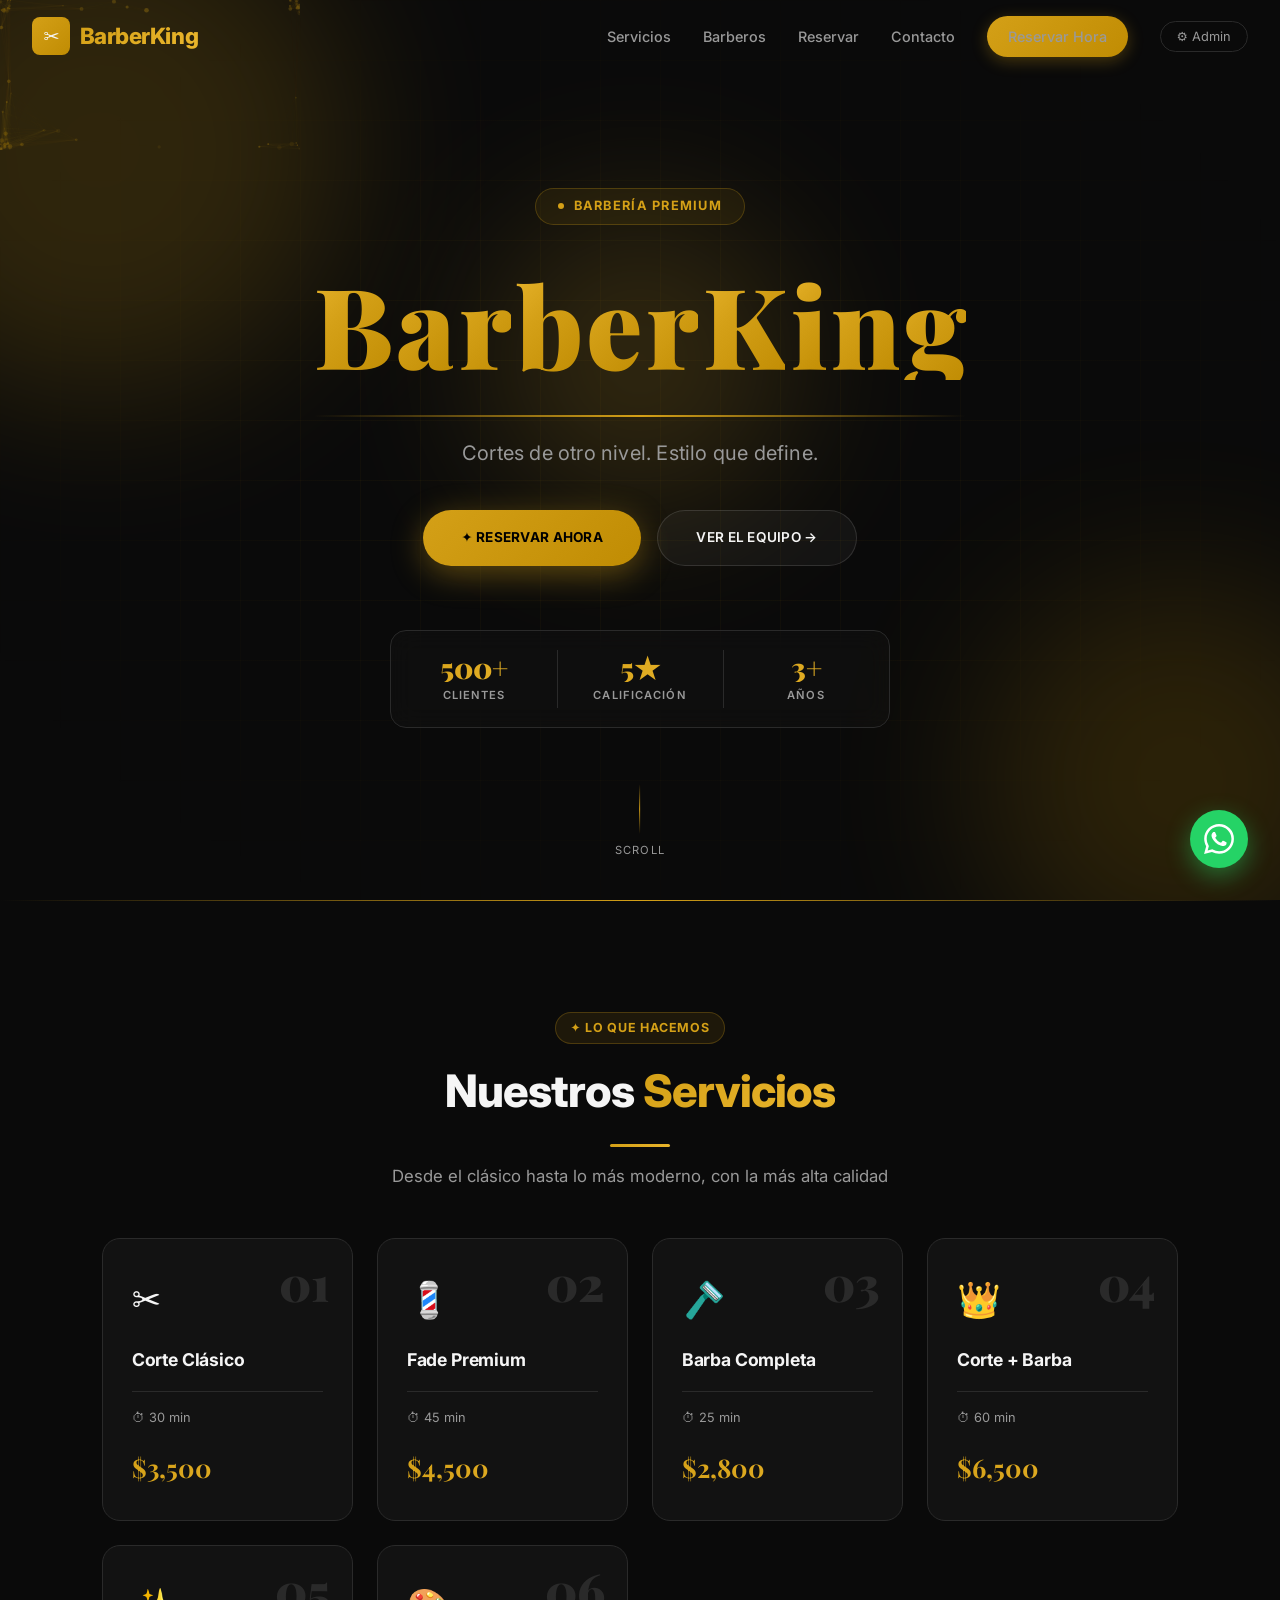
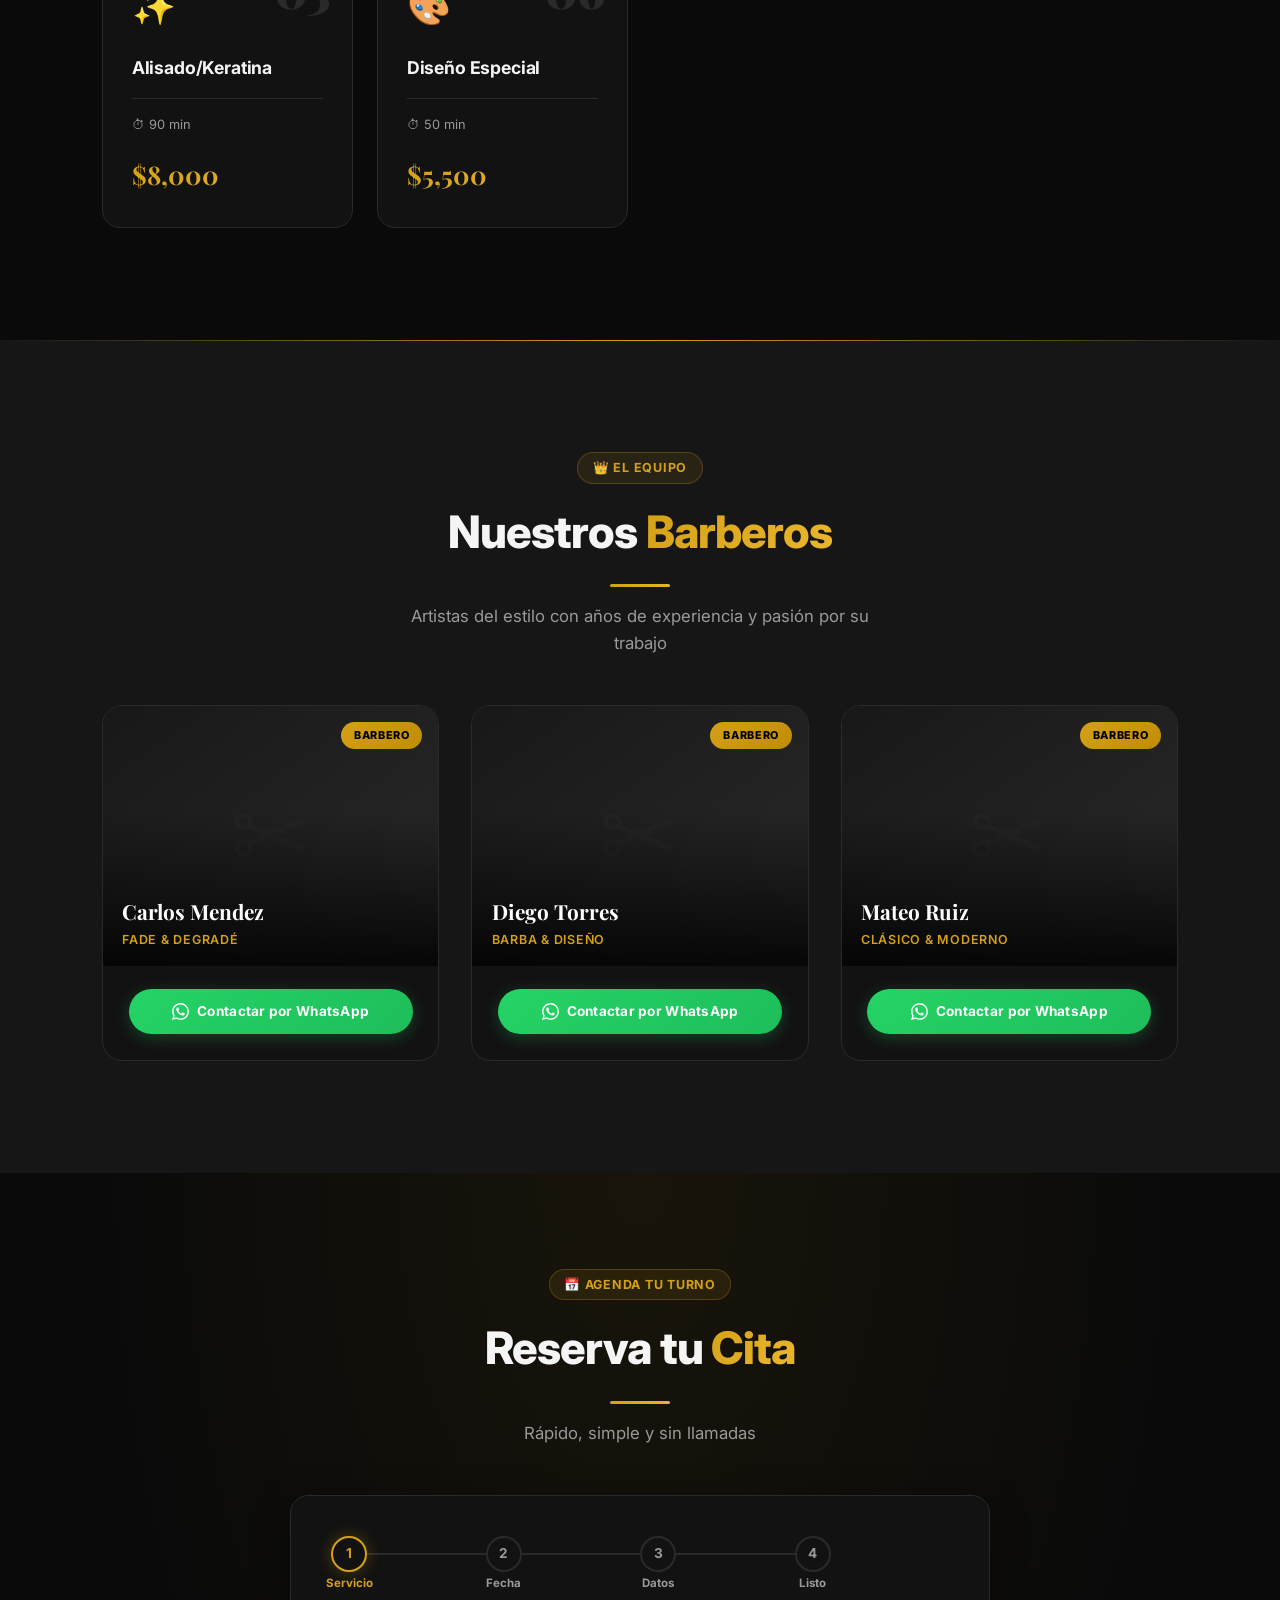
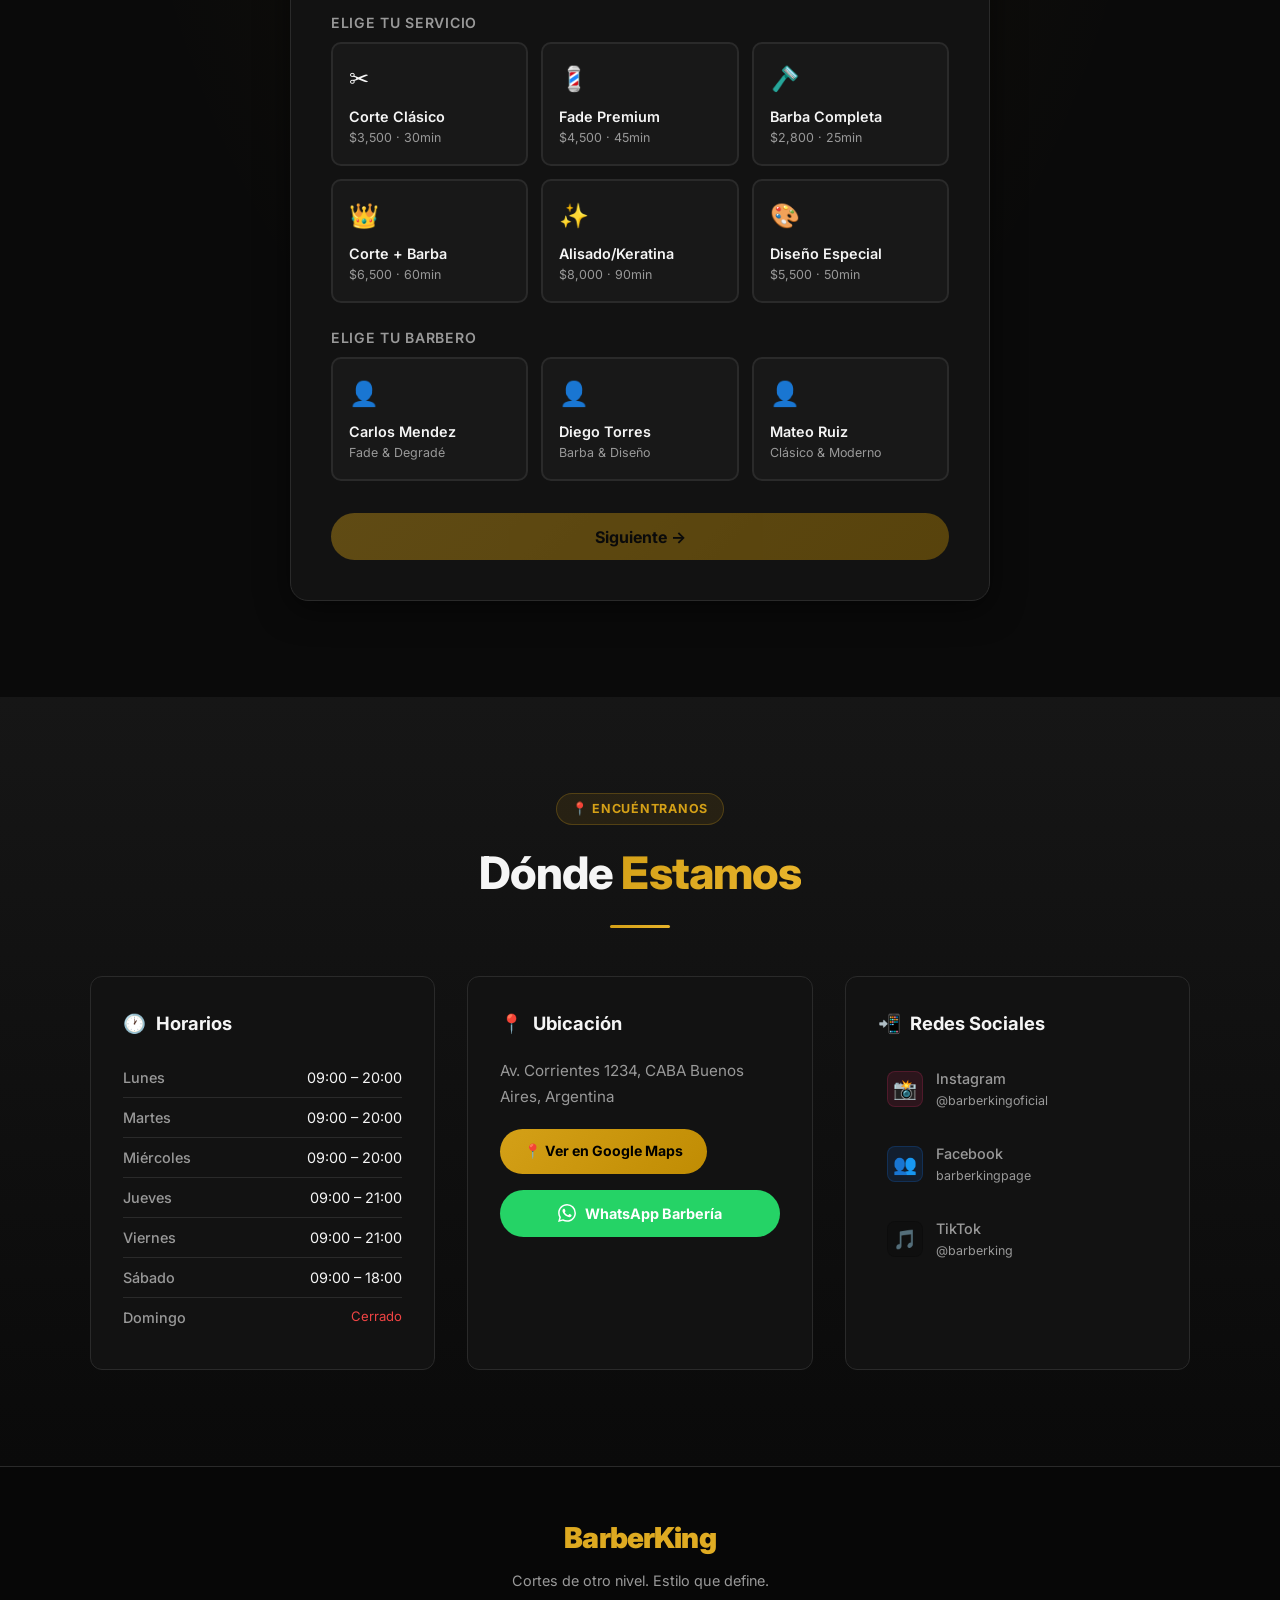
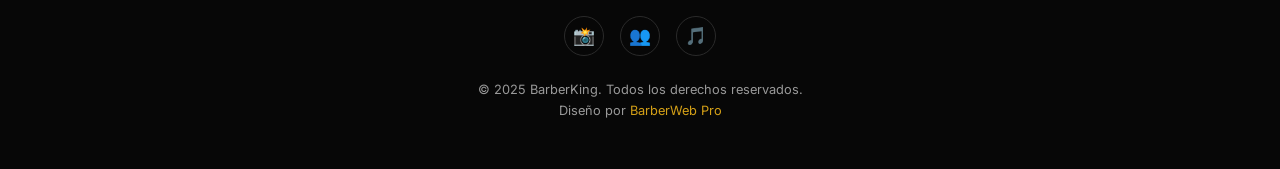
==== index.html @ f033404e "Initial commit: Modular BarberShop Architecture" ====
<!DOCTYPE html>
<html lang="es">
<head>
    <meta charset="UTF-8">
    <meta name="viewport" content="width=device-width, initial-scale=1.0">
    <title id="page-title">BarberKing — Cortes de otro nivel</title>
    
    <!-- Meta Tags for SEO -->
    <meta name="description" content="BarberKing - Cortes de pelo y barba de primer nivel. Reserva tu cita online de forma fácil y rápida.">
    <meta name="keywords" content="barberia, corte de pelo, barba, reservas online, barberking">
    
    <!-- Fonts -->
    <link href="https://fonts.googleapis.com/css2?family=Playfair+Display:wght@700;900&family=Inter:wght@400;500;600;700;800&display=swap" rel="stylesheet">
    
    <!-- Styles -->
    <link rel="stylesheet" href="css/main.css">
</head>
<body>

    <!-- ===== NAVBAR ===== -->
    <nav id="navbar">
        <div class="nav-logo">
            <div class="nav-logo-icon" id="nav-logo-icon">✂️</div>
            <span id="nav-brand-name" class="gold">BarberKing</span>
        </div>
        <div class="nav-links" id="nav-links">
            <a href="#services">Servicios</a>
            <a href="#barbers">Barberos</a>
            <a href="#booking">Reservar</a>
            <a href="#info">Contacto</a>
            <a href="#booking" class="btn-reserve">Reservar Hora</a>
            <button class="nav-admin-btn" onclick="openAdmin()" id="admin-open-btn">⚙ Admin</button>
        </div>
        <button class="hamburger" onclick="toggleMenu()" id="hamburger" aria-label="Menu">
            <span></span><span></span><span></span>
        </button>
    </nav>

    <!-- ===== HERO ===== -->
    <section id="hero">
        <canvas id="hero-canvas"></canvas>
        <div class="hero-orb hero-orb-1"></div>
        <div class="hero-orb hero-orb-2"></div>
        <div class="hero-orb hero-orb-3"></div>
        <div class="hero-grid"></div>
        <div class="hero-content">
            <div class="hero-eyebrow" id="hero-badge">
                <span class="hero-eyebrow-dot"></span>
                <span id="hero-badge-text">Estudio Premium</span>
            </div>
            <h1 class="hero-title" id="hero-title-el"></h1>
            <div class="hero-subtitle-line"></div>
            <p class="hero-subtitle" id="hero-tagline">Cortes de otro nivel. Estilo que define.</p>
            <div class="hero-cta">
                <a href="#booking" class="btn-primary" id="hero-btn-1">✦ Reservar Ahora</a>
                <a href="#barbers" class="btn-secondary" id="hero-btn-2">Ver el equipo →</a>
            </div>
            <div class="hero-stats">
                <div class="hero-stat">
                    <div class="hero-stat-num" data-target="500" data-suffix="+">0</div>
                    <div class="hero-stat-label">Clientes</div>
                </div>
                <div class="hero-stat">
                    <div class="hero-stat-num" data-target="5" data-suffix="★">0</div>
                    <div class="hero-stat-label">Calificación</div>
                </div>
                <div class="hero-stat">
                    <div class="hero-stat-num" data-target="3" data-suffix="+">0</div>
                    <div class="hero-stat-label">Años</div>
                </div>
            </div>
        </div>
        <div class="scroll-down"><div class="scroll-down-line"></div>scroll</div>
    </section>

    <!-- ===== SERVICES ===== -->
    <section id="services">
        <div class="section-container">
            <div class="section-header reveal">
                <div class="section-tag" id="services-tag">✦ Lo que hacemos</div>
                <h2>Nuestros <span class="gold">Servicios</span></h2>
                <div class="section-divider"></div>
                <p id="services-subtitle">Desde el clásico hasta lo más moderno, con la más alta calidad</p>
            </div>
        </div>
        <div class="services-grid" id="services-grid"></div>
    </section>

    <!-- ===== PROFESSIONALS ===== -->
    <section id="barbers">
        <div class="section-container">
            <div class="section-header reveal">
                <div class="section-tag" id="team-tag">👑 El equipo</div>
                <h2 id="team-title">Nuestros <span class="gold">Profesionales</span></h2>
                <div class="section-divider"></div>
                <p id="team-subtitle">Artistas del estilo con años de experiencia y pasión por su trabajo</p>
            </div>
        </div>
        <div class="barbers-grid" id="barbers-grid"></div>
    </section>

    <!-- ===== BOOKING ===== -->
    <section id="booking">
        <div class="booking-bg"></div>
        <div class="booking-wrapper">
            <div class="section-header reveal">
                <div class="section-tag">📅 Agenda tu turno</div>
                <h2>Reserva tu <span class="gold">Cita</span></h2>
                <div class="section-divider"></div>
                <p>Rápido, simple y sin llamadas</p>
            </div>
            <div class="booking-card reveal" id="booking-main">
                <!-- Steps -->
                <div class="booking-steps">
                    <div class="step active" id="step-ind-1">
                        <div class="step-num">1<span class="step-label">Servicio</span></div>
                        <div class="step-line"></div>
                    </div>
                    <div class="step" id="step-ind-2">
                        <div class="step-num">2<span class="step-label">Fecha</span></div>
                        <div class="step-line"></div>
                    </div>
                    <div class="step" id="step-ind-3">
                        <div class="step-num">3<span class="step-label">Datos</span></div>
                        <div class="step-line"></div>
                    </div>
                    <div class="step" id="step-ind-4">
                        <div class="step-num">4<span class="step-label">Listo</span></div>
                    </div>
                </div>

                <!-- Step 1: Servicio + Barbero -->
                <div class="step-panel active" id="panel-1">
                    <div class="form-group">
                        <div class="form-label">Elige tu servicio</div>
                        <div class="card-select-grid" id="booking-services"></div>
                    </div>
                    <div class="form-group" style="margin-top:1.5rem">
                        <div class="form-label" id="booking-barber-label">Elige tu profesional</div>
                        <div class="card-select-grid" id="booking-barbers"></div>
                    </div>
                    <div class="step-nav">
                        <button class="btn-step-next" id="next-1" onclick="goStep(2)" disabled>Siguiente →</button>
                    </div>
                </div>

                <!-- Step 2: Fecha + Hora -->
                <div class="step-panel" id="panel-2">
                    <div class="form-group">
                        <div class="form-label">Elige una fecha (próximos 9 días)</div>
                        <div class="date-grid" id="date-grid"></div>
                    </div>
                    <div class="form-group" id="time-group" style="display:none">
                        <div class="form-label">Elige un horario</div>
                        <div class="time-grid" id="time-grid"></div>
                    </div>
                    <div class="step-nav">
                        <button class="btn-step-prev" onclick="goStep(1)">← Volver</button>
                        <button class="btn-step-next" id="next-2" onclick="goStep(3)" disabled>Siguiente →</button>
                    </div>
                </div>

                <!-- Step 3: Datos personales -->
                <div class="step-panel" id="panel-3">
                    <div class="booking-summary" id="booking-summary"></div>
                    <div class="form-group">
                        <label class="form-label" for="b-name">Tu nombre</label>
                        <input type="text" id="b-name" class="form-control" placeholder="Ej: Juan Pérez" oninput="checkStep3()">
                    </div>
                    <div class="form-group">
                        <label class="form-label" for="b-email">Tu correo</label>
                        <input type="email" id="b-email" class="form-control" placeholder="tucorreo@email.com" oninput="checkStep3()">
                    </div>
                    <div class="step-nav">
                        <button class="btn-step-prev" onclick="goStep(2)">← Volver</button>
                        <button class="btn-step-next" id="next-3" onclick="confirmBooking()" disabled>✅ Confirmar</button>
                    </div>
                </div>

                <!-- Step 4: Confirmación -->
                <div class="step-panel" id="panel-4">
                    <div id="booking-confirm">
                        <div class="confirm-icon">🎉</div>
                        <div class="confirm-title">¡Reserva lista!</div>
                        <div class="confirm-sub">Haz click abajo para confirmar por WhatsApp.<br>Recibirás los detalles en tu chat.</div>
                        <a href="#" id="whatsapp-confirm-btn" target="_blank" class="btn-whatsapp-confirm">
                            <svg viewBox="0 0 24 24" fill="currentColor" style="width:22px;height:22px"><path d="M17.472 14.382c-.297-.149-1.758-.867-2.03-.967-.273-.099-.471-.148-.67.15-.197.297-.767.966-.94 1.164-.173.199-.347.223-.644.075-.297-.15-1.255-.463-2.39-1.475-.883-.788-1.48-1.761-1.653-2.059-.173-.297-.018-.458.13-.606.134-.133.298-.347.446-.52.149-.174.198-.298.298-.497.099-.198.05-.371-.025-.52-.075-.149-.669-1.612-.916-2.207-.242-.579-.487-.5-.669-.51-.173-.008-.371-.01-.57-.01-.198 0-.52.074-.792.372-.272.297-1.04 1.016-1.04 2.479 0 1.462 1.065 2.875 1.213 3.074.149.198 2.096 3.2 5.077 4.487.709.306 1.262.489 1.694.625.712.227 1.36.195 1.871.118.571-.085 1.758-.719 2.006-1.413.248-.694.248-1.289.173-1.413-.074-.124-.272-.198-.57-.347m-5.421 7.403h-.004a9.87 9.87 0 01-5.031-1.378l-.361-.214-3.741.982.998-3.648-.235-.374a9.86 9.86 0 01-1.51-5.26c.001-5.45 4.436-9.884 9.888-9.884 2.64 0 5.122 1.03 6.988 2.898a9.825 9.825 0 012.893 6.994c-.003 5.45-4.437 9.884-9.885 9.884m8.413-18.297A11.815 11.815 0 0012.05 0C5.495 0 .16 5.335.157 11.892c0 2.096.547 4.142 1.588 5.945L.057 24l6.305-1.654a11.882 11.882 0 005.683 1.448h.005c6.554 0 11.89-5.335 11.893-11.893a11.821 11.821 0 00-3.48-8.413z"/></svg>
                            Enviar confirmación por WhatsApp
                        </a>
                        <button class="btn-new-booking" onclick="resetBooking()">+ Nueva reserva</button>
                    </div>
                </div>
            </div>
        </div>
    </section>

    <!-- ===== INFO ===== -->
    <section id="info">
        <div class="section-header reveal">
            <div class="section-tag">📍 Encuéntranos</div>
            <h2>Dónde <span class="gold">Estamos</span></h2>
            <div class="section-divider"></div>
        </div>
        <div class="info-grid">
            <div class="info-card reveal-left">
                <h3><span>🕐</span> Horarios</h3>
                <ul class="hours-list" id="hours-display"></ul>
            </div>
            <div class="info-card reveal">
                <h3><span>📍</span> Ubicación</h3>
                <p class="address-text" id="address-display"></p>
                <a href="#" id="maps-link" target="_blank" class="location-btn">📍 Ver en Google Maps</a>
                <a href="#" id="shop-wa-btn" target="_blank" class="shop-whatsapp-btn">
                    <svg viewBox="0 0 24 24" fill="currentColor" style="width:18px;height:18px"><path d="M17.472 14.382c-.297-.149-1.758-.867-2.03-.967-.273-.099-.471-.148-.67.15-.197.297-.767.966-.94 1.164-.173.199-.347.223-.644.075-.297-.15-1.255-.463-2.39-1.475-.883-.788-1.48-1.761-1.653-2.059-.173-.297-.018-.458.13-.606.134-.133.298-.347.446-.52.149-.174.198-.298.298-.497.099-.198.05-.371-.025-.52-.075-.149-.669-1.612-.916-2.207-.242-.579-.487-.5-.669-.51-.173-.008-.371-.01-.57-.01-.198 0-.52.074-.792.372-.272.297-1.04 1.016-1.04 2.479 0 1.462 1.065 2.875 1.213 3.074.149.198 2.096 3.2 5.077 4.487.709.306 1.262.489 1.694.625.712.227 1.36.195 1.871.118.571-.085 1.758-.719 2.006-1.413.248-.694.248-1.289.173-1.413-.074-.124-.272-.198-.57-.347m-5.421 7.403h-.004a9.87 9.87 0 01-5.031-1.378l-.361-.214-3.741.982.998-3.648-.235-.374a9.86 9.86 0 01-1.51-5.26c.001-5.45 4.436-9.884 9.888-9.884 2.64 0 5.122 1.03 6.988 2.898a9.825 9.825 0 012.893 6.994c-.003 5.45-4.437 9.884-9.885 9.884m8.413-18.297A11.815 11.815 0 0012.05 0C5.495 0 .16 5.335.157 11.892c0 2.096.547 4.142 1.588 5.945L.057 24l6.305-1.654a11.882 11.882 0 005.683 1.448h.005c6.554 0 11.89-5.335 11.893-11.893a11.821 11.821 0 00-3.48-8.413z"/></svg>
                    WhatsApp Barbería
                </a>
            </div>
            <div class="info-card reveal-right">
                <h3><span>📲</span> Redes Sociales</h3>
                <div class="socials-list" id="socials-display"></div>
            </div>
        </div>
    </section>

    <!-- ===== FOOTER ===== -->
    <footer>
        <div class="footer-logo gold" id="footer-name">BarberKing</div>
        <div class="footer-tagline" id="footer-tagline">Cortes de otro nivel. Estilo que define.</div>
        <div class="footer-socials" id="footer-socials"></div>
        <div class="footer-copy">© 2025 <span id="footer-copy-name">BarberKing</span>. Todos los derechos reservados.<br>Diseño por <a href="#">BarberWeb Pro</a></div>
    </footer>

    <!-- ===== FLOATING WHATSAPP ===== -->
    <a href="#" id="wa-float" target="_blank" title="Contactar por WhatsApp">
        <svg viewBox="0 0 24 24"><path d="M17.472 14.382c-.297-.149-1.758-.867-2.03-.967-.273-.099-.471-.148-.67.15-.197.297-.767.966-.94 1.164-.173.199-.347.223-.644.075-.297-.15-1.255-.463-2.39-1.475-.883-.788-1.48-1.761-1.653-2.059-.173-.297-.018-.458.13-.606.134-.133.298-.347.446-.52.149-.174.198-.298.298-.497.099-.198.05-.371-.025-.52-.075-.149-.669-1.612-.916-2.207-.242-.579-.487-.5-.669-.51-.173-.008-.371-.01-.57-.01-.198 0-.52.074-.792.372-.272.297-1.04 1.016-1.04 2.479 0 1.462 1.065 2.875 1.213 3.074.149.198 2.096 3.2 5.077 4.487.709.306 1.262.489 1.694.625.712.227 1.36.195 1.871.118.571-.085 1.758-.719 2.006-1.413.248-.694.248-1.289.173-1.413-.074-.124-.272-.198-.57-.347m-5.421 7.403h-.004a9.87 9.87 0 01-5.031-1.378l-.361-.214-3.741.982.998-3.648-.235-.374a9.86 9.86 0 01-1.51-5.26c.001-5.45 4.436-9.884 9.888-9.884 2.64 0 5.122 1.03 6.988 2.898a9.825 9.825 0 012.893 6.994c-.003 5.45-4.437 9.884-9.885 9.884m8.413-18.297A11.815 11.815 0 0012.05 0C5.495 0 .16 5.335.157 11.892c0 2.096.547 4.142 1.588 5.945L.057 24l6.305-1.654a11.882 11.882 0 005.683 1.448h.005c6.554 0 11.89-5.335 11.893-11.893a11.821 11.821 0 00-3.48-8.413z"/></svg>
    </a>

    <!-- ===== TOAST ===== -->
    <div id="toast"></div>

    <!-- ===== ADMIN OVERLAY ===== -->
    <div id="admin-overlay" class="hidden">
        <!-- Login -->
        <div id="admin-login">
            <div class="admin-login-title">⚙️ Panel Admin</div>
            <div class="admin-login-sub">Ingresa tu contraseña para continuar</div>
            <div class="admin-form-group">
                <label class="admin-form-label" for="admin-pass">Contraseña</label>
                <input type="password" id="admin-pass" class="admin-form-control" placeholder="••••••••" onkeyup="if(event.key==='Enter')doLogin()">
            </div>
            <button class="admin-save-btn" style="width:100%;text-align:center;margin-top:0.5rem" onclick="doLogin()">Ingresar →</button>
            <div class="login-error" id="login-error">Contraseña incorrecta</div>
            <button style="display:block;width:100%;margin-top:1rem;background:none;color:var(--text-muted);font-size:0.85rem;border:none;cursor:pointer" onclick="closeAdmin()">Cancelar</button>
        </div>

        <!-- Panel -->
        <div id="admin-panel" class="hidden">
            <div class="admin-header">
                <h2><span>⚙️</span> Panel de Administración</h2>
                <button class="admin-close" onclick="closeAdmin()">✕</button>
            </div>
            <div class="admin-tabs">
                <button class="admin-tab active" onclick="switchTab('tab-general')">🏠 General</button>
                <button class="admin-tab" onclick="switchTab('tab-colors');renderPaletteGrid()">🎨 Colores</button>
                <button class="admin-tab" onclick="switchTab('tab-barbers')">👤 Barberos</button>
                <button class="admin-tab" onclick="switchTab('tab-services')">✂️ Servicios</button>
                <button class="admin-tab" onclick="switchTab('tab-hours')">🕐 Horarios</button>
                <button class="admin-tab" onclick="switchTab('tab-socials')">📲 Redes</button>
                <button class="admin-tab" onclick="switchTab('tab-location')">📍 Ubicación</button>
                <button class="admin-tab" onclick="switchTab('tab-bookings');loadAdminBookings()">📋 Reservas</button>
            </div>
            <div class="admin-body">
                <!-- GENERAL -->
                <div class="admin-section active" id="tab-general">
                    <div class="admin-section-title">🏠 Información de la Barbería</div>
                    <div class="admin-form-grid">
                        <div class="admin-form-group">
                            <label class="admin-form-label">Nombre del Negocio</label>
                            <input type="text" id="a-name" class="admin-form-control" placeholder="BarberKing">
                        </div>
                        <div class="admin-form-group">
                            <label class="admin-form-label">Tipo de Negocio</label>
                            <select id="a-biztype" class="admin-form-control">
                                <option value="barberia">✂️ Barbería</option>
                                <option value="salon">💅 Salón de Uñas</option>
                                <option value="peluqueria">💇 Peluquería</option>
                                <option value="spa">🧖 Spa / Estética</option>
                                <option value="tatuajes">🎨 Tatuajes & Piercing</option>
                                <option value="otro">⭐ Otro</option>
                            </select>
                        </div>
                        <div class="admin-form-group">
                            <label class="admin-form-label">Eslogan</label>
                            <input type="text" id="a-tagline" class="admin-form-control" placeholder="Cortes de otro nivel">
                        </div>
                        <div class="admin-form-group">
                            <label class="admin-form-label">WhatsApp Barbería</label>
                            <input type="text" id="a-whatsapp" class="admin-form-control" placeholder="5491112345678">
                        </div>
                        <div class="admin-form-group">
                            <label class="admin-form-label">Contraseña Admin</label>
                            <input type="text" id="a-password" class="admin-form-control" placeholder="nueva contraseña">
                        </div>
                    </div>
                    <button class="admin-save-btn" onclick="saveGeneral()">💾 Guardar Cambios</button>
                </div>

                <!-- COLORS -->
                <div class="admin-section" id="tab-colors">
                    <div class="admin-section-title">🎨 Elige el estilo de tu barbería</div>
                    <p style="color:var(--text-muted);font-size:0.88rem;margin-bottom:1.4rem">Toca cualquier tema para previsualizar.</p>
                    <div id="palette-grid" style="display:grid;grid-template-columns:repeat(auto-fill,minmax(170px,1fr));gap:1rem"></div>
                    <div id="palette-preview-bar" style="display:none;margin-top:1.5rem;background:var(--bg);border:1px solid var(--border);border-radius:12px;padding:1.2rem">
                        <div id="palette-preview-content"></div>
                        <div style="display:flex;gap:0.8rem;margin-top:1rem;flex-wrap:wrap">
                            <button class="admin-save-btn" onclick="applySelectedPalette()">✓ Aplicar este tema</button>
                            <button onclick="clearPaletteSelection()" style="background:transparent;border:1px solid var(--border);color:var(--text-muted);padding:0.7rem 1.2rem;border-radius:50px;font-size:0.88rem;cursor:pointer">Cancelar</button>
                        </div>
                    </div>
                </div>

                <!-- BARBERS -->
                <div class="admin-section" id="tab-barbers">
                    <div class="admin-section-title">👤 Gestión de Barberos</div>
                    <div class="admin-items-list" id="admin-barbers-list"></div>
                    <button class="btn-add" onclick="openBarberForm()">+ Agregar Barbero</button>
                    <div class="admin-mini-form" id="barber-form">
                        <!-- Form fields same as before -->
                        <div class="admin-form-grid">
                            <div class="admin-form-group">
                                <label class="admin-form-label">Nombre</label>
                                <input type="text" id="bf-name" class="admin-form-control">
                            </div>
                            <div class="admin-form-group">
                                <label class="admin-form-label">Especialidad</label>
                                <input type="text" id="bf-specialty" class="admin-form-control">
                            </div>
                            <div class="admin-form-group">
                                <label class="admin-form-label">WhatsApp</label>
                                <input type="text" id="bf-wa" class="admin-form-control">
                            </div>
                            <div class="admin-form-group">
                                <label class="admin-form-label">Foto URL</label>
                                <input type="text" id="bf-photo" class="admin-form-control">
                            </div>
                        </div>
                        <input type="hidden" id="bf-id">
                        <button class="admin-save-btn" onclick="saveBarber()">💾 Guardar</button>
                        <button onclick="closeBarberForm()" style="background:transparent;border:1px solid var(--border);color:var(--text-muted);padding:0.7rem 1.2rem;border-radius:50px;font-size:0.88rem">Cancelar</button>
                    </div>
                </div>

                <!-- SERVICES -->
                <div class="admin-section" id="tab-services">
                    <div class="admin-section-title">✂️ Gestión de Servicios</div>
                    <div class="admin-items-list" id="admin-services-list"></div>
                    <button class="btn-add" onclick="openServiceForm()">+ Agregar Servicio</button>
                    <div class="admin-mini-form" id="service-form">
                        <div class="admin-form-grid">
                            <div class="admin-form-group">
                                <label class="admin-form-label">Nombre</label>
                                <input type="text" id="sf-name" class="admin-form-control">
                            </div>
                            <div class="admin-form-group">
                                <label class="admin-form-label">Ícono (emoji)</label>
                                <input type="text" id="sf-icon" class="admin-form-control">
                            </div>
                            <div class="admin-form-group">
                                <label class="admin-form-label">Precio</label>
                                <input type="number" id="sf-price" class="admin-form-control">
                            </div>
                            <div class="admin-form-group">
                                <label class="admin-form-label">Duración (min)</label>
                                <input type="number" id="sf-duration" class="admin-form-control">
                            </div>
                        </div>
                        <input type="hidden" id="sf-id">
                        <button class="admin-save-btn" onclick="saveService()">💾 Guardar</button>
                        <button onclick="closeServiceForm()" style="background:transparent;border:1px solid var(--border);color:var(--text-muted);padding:0.7rem 1.2rem;border-radius:50px;font-size:0.88rem">Cancelar</button>
                    </div>
                </div>

                <!-- HOURS -->
                <div class="admin-section" id="tab-hours">
                    <div class="admin-section-title">🕐 Horarios de Atención</div>
                    <div class="hours-admin-grid" id="hours-admin-grid"></div>
                    <button class="admin-save-btn" onclick="saveHours()">💾 Guardar Horarios</button>
                </div>

                <!-- SOCIALS -->
                <div class="admin-section" id="tab-socials">
                    <div class="admin-section-title">📲 Redes Sociales</div>
                    <div class="admin-form-group">
                        <label class="admin-form-label">Instagram</label>
                        <input type="text" id="s-instagram" class="admin-form-control">
                    </div>
                    <div class="admin-form-group">
                        <label class="admin-form-label">Facebook</label>
                        <input type="text" id="s-facebook" class="admin-form-control">
                    </div>
                    <div class="admin-form-group">
                        <label class="admin-form-label">tiktok</label>
                        <input type="text" id="s-tiktok" class="admin-form-control">
                    </div>
                    <div class="admin-form-group">
                        <label class="admin-form-label">youtube</label>
                        <input type="text" id="s-youtube" class="admin-form-control">
                    </div>
                    <button class="admin-save-btn" onclick="saveSocials()">💾 Guardar Redes</button>
                </div>

                <!-- BOOKINGS -->
                <div class="admin-section" id="tab-bookings">
                    <div class="admin-section-title">📋 Reservas Activas</div>
                    <div id="admin-bookings-list"></div>
                    <p id="admin-bookings-empty" class="hidden">No hay reservas.</p>
                    <button onclick="if(confirm('¿Limpiar todo?'))saveBookingsRaw([]);" style="margin-top:1.2rem">🗑️ Limpiar todo</button>
                </div>

                <!-- LOCATION -->
                <div class="admin-section" id="tab-location">
                    <div class="admin-section-title">📍 Ubicación</div>
                    <div class="admin-form-group">
                        <label class="admin-form-label">Dirección</label>
                        <input type="text" id="l-address" class="admin-form-control">
                    </div>
                    <div class="admin-form-group">
                        <label class="admin-form-label">Link Maps</label>
                        <input type="text" id="l-maps" class="admin-form-control">
                    </div>
                    <div class="admin-form-group">
                        <label class="admin-form-label">Ciudad</label>
                        <input type="text" id="l-city" class="admin-form-control">
                    </div>
                    <button class="admin-save-btn" onclick="saveLocation()">💾 Guardar Ubicación</button>
                </div>
            </div>
        </div>
    </div>

    <!-- Scripts -->
    <script src="js/data.js"></script>
    <script src="js/booking.js"></script>
    <script src="js/admin.js"></script>
    <script src="js/main.js"></script>
</body>
</html>
---- css/main.css ----
:root {
  --primary: #D4A017;
  --primary-dark: #a87c10;
  --primary-light: #f0c040;
  --secondary: #111111;
  --secondary-light: #1e1e1e;
  --bg: #0a0a0a;
  --bg-card: #141414;
  --bg-card2: #1a1a1a;
  --text: #f5f5f5;
  --text-muted: #999;
  --border: #2a2a2a;
  --success: #22c55e;
  --whatsapp: #25D366;
  --radius: 12px;
  --shadow: 0 8px 32px rgba(0,0,0,0.5);
  --transition: all 0.35s cubic-bezier(0.4,0,0.2,1);
}

/* ===== RESET ===== */
*,*::before,*::after{box-sizing:border-box;margin:0;padding:0}
html{scroll-behavior:smooth;font-size:16px}
body{background:var(--bg);color:var(--text);font-family:'Inter',system-ui,sans-serif;overflow-x:hidden;line-height:1.6}
a{color:inherit;text-decoration:none}
button{cursor:pointer;border:none;outline:none;font-family:inherit}
input,select,textarea{font-family:inherit}
img{max-width:100%;border-radius:8px}
::-webkit-scrollbar{width:6px}
::-webkit-scrollbar-track{background:var(--secondary)}
::-webkit-scrollbar-thumb{background:var(--primary);border-radius:3px}

/* ===== KEYFRAMES ===== */
@keyframes fadeInUp{from{opacity:0;transform:translateY(30px)}to{opacity:1;transform:translateY(0)}}
@keyframes fadeIn{from{opacity:0}to{opacity:1}}
@keyframes float{0%,100%{transform:translateY(0) rotate(0deg)}50%{transform:translateY(-18px) rotate(5deg)}}
@keyframes float2{0%,100%{transform:translateY(0) rotate(-5deg)}50%{transform:translateY(-12px) rotate(0deg)}}
@keyframes shimmer{0%{background-position:-200% center}100%{background-position:200% center}}
@keyframes pulse{0%,100%{box-shadow:0 0 0 0 rgba(212,160,23,0.4)}70%{box-shadow:0 0 0 12px rgba(212,160,23,0)}}
@keyframes bounce{0%,100%{transform:translateY(0)}50%{transform:translateY(-8px)}}
@keyframes meshMove{0%{background-position:0% 50%}50%{background-position:100% 50%}100%{background-position:0% 50%}}
@keyframes glowPulse{0%,100%{text-shadow:0 0 20px rgba(212,160,23,0.3)}50%{text-shadow:0 0 60px rgba(212,160,23,0.8),0 0 100px rgba(212,160,23,0.4)}}
@keyframes lineGrow{from{width:0}to{width:100%}}
@keyframes letterLand{from{opacity:0;transform:translateY(-80px) rotate(-15deg) scale(1.4)}to{opacity:1;transform:translateY(0) rotate(0deg) scale(1)}}
@keyframes letterFly{0%{opacity:1;transform:translate(0,0) rotate(0deg) scale(1)}100%{opacity:0;transform:var(--fly-to) rotate(var(--fly-rot)) scale(0.3)}}
@keyframes borderRotate{0%{transform:rotate(0deg)}100%{transform:rotate(360deg)}}
@keyframes cardGlow{0%,100%{box-shadow:0 4px 24px rgba(0,0,0,0.3)}50%{box-shadow:0 4px 24px rgba(0,0,0,0.3),0 0 0 1px rgba(212,160,23,0.2)}}
@keyframes countUp{from{opacity:0;transform:translateY(10px)}to{opacity:1;transform:translateY(0)}}
@keyframes slideUp{from{opacity:0;transform:translateY(40px)}to{opacity:1;transform:translateY(0)}}
@keyframes orbFloat{0%,100%{transform:translate(0,0) scale(1)}33%{transform:translate(30px,-20px) scale(1.1)}66%{transform:translate(-20px,15px) scale(0.95)}}
@keyframes lineSlide{from{transform:scaleX(0)}to{transform:scaleX(1)}}

/* ===== UTILITY ===== */
.hidden{display:none!important}
.visible{display:block!important}
.sr-only{position:absolute;width:1px;height:1px;overflow:hidden;clip:rect(0,0,0,0)}

/* ===== GOLD TEXT GRADIENT ===== */
.gold{background:linear-gradient(135deg,var(--primary),var(--primary-light),var(--primary));background-size:200%;-webkit-background-clip:text;-webkit-text-fill-color:transparent;background-clip:text;animation:shimmer 3s ease infinite}

/* ===== SECTION HEADERS ===== */
.section-header{text-align:center;margin-bottom:3rem}
.section-header h2{font-size:clamp(1.8rem,4vw,2.8rem);font-weight:800;letter-spacing:-0.02em;margin-bottom:0.5rem}
.section-header p{color:var(--text-muted);font-size:1.05rem;max-width:500px;margin:0 auto}
.section-divider{width:60px;height:3px;background:linear-gradient(90deg,var(--primary),var(--primary-light));border-radius:2px;margin:1rem auto}

/* ===== REVEAL ON SCROLL ===== */
.reveal{opacity:0;transform:translateY(25px);transition:opacity 0.6s ease,transform 0.6s ease}
.reveal.in-view{opacity:1;transform:translateY(0)}
.reveal-left{opacity:0;transform:translateX(-25px);transition:opacity 0.6s ease,transform 0.6s ease}
.reveal-left.in-view{opacity:1;transform:translateX(0)}
.reveal-right{opacity:0;transform:translateX(25px);transition:opacity 0.6s ease,transform 0.6s ease}
.reveal-right.in-view{opacity:1;transform:translateX(0)}

/* ===== NAVBAR ===== */
#navbar{position:fixed;top:0;left:0;right:0;z-index:1000;padding:1rem 2rem;display:flex;align-items:center;justify-content:space-between;background:transparent;transition:var(--transition)}
#navbar.scrolled{background:rgba(10,10,10,0.95);backdrop-filter:blur(12px);box-shadow:0 2px 24px rgba(0,0,0,0.4);border-bottom:1px solid var(--border)}
.nav-logo{display:flex;align-items:center;gap:0.6rem;font-size:1.4rem;font-weight:800;letter-spacing:-0.02em}
.nav-logo-icon{width:38px;height:38px;background:linear-gradient(135deg,var(--primary),var(--primary-dark));border-radius:8px;display:flex;align-items:center;justify-content:center;font-size:1.2rem;animation:pulse 2s infinite}
.nav-links{display:flex;align-items:center;gap:2rem}
.nav-links a{font-size:0.9rem;font-weight:500;color:var(--text-muted);transition:var(--transition);position:relative}
.nav-links a::after{content:'';position:absolute;bottom:-3px;left:0;width:0;height:2px;background:var(--primary);transition:width 0.3s ease}
.nav-links a:hover{color:var(--text)}
.nav-links a:hover::after{width:100%}
.btn-reserve{background:linear-gradient(135deg,var(--primary),var(--primary-dark));color:#000;font-weight:700;padding:0.55rem 1.3rem;border-radius:50px;font-size:0.9rem;transition:var(--transition);box-shadow:0 4px 16px rgba(212,160,23,0.3)}
.btn-reserve:hover{transform:translateY(-2px);box-shadow:0 8px 24px rgba(212,160,23,0.5)}
.nav-admin-btn{background:transparent;border:1px solid var(--border);color:var(--text-muted);padding:0.45rem 1rem;border-radius:50px;font-size:0.8rem;transition:var(--transition)}
.nav-admin-btn:hover{border-color:var(--primary);color:var(--primary)}
.hamburger{display:none;flex-direction:column;gap:5px;background:none;padding:4px}
.hamburger span{width:24px;height:2px;background:var(--text);border-radius:2px;transition:var(--transition)}
@media(max-width:768px){
  .nav-links{display:none;position:fixed;top:70px;left:0;right:0;background:rgba(10,10,10,0.98);backdrop-filter:blur(12px);flex-direction:column;padding:2rem;gap:1.2rem;border-bottom:1px solid var(--border)}
  .nav-links.open{display:flex}
  .hamburger{display:flex}
  .btn-reserve{display:none}
}

/* ===== HERO ===== */
#hero{min-height:100vh;display:flex;align-items:center;justify-content:center;position:relative;overflow:hidden;padding:6rem 2rem 5rem}
#hero-canvas{position:absolute;inset:0;z-index:0;opacity:0.5}
.hero-orb{position:absolute;border-radius:50%;filter:blur(80px);pointer-events:none;opacity:0.18}
.hero-orb-1{width:500px;height:500px;background:var(--primary);top:-100px;left:-150px;animation:orbFloat 12s ease-in-out infinite}
.hero-orb-2{width:400px;height:400px;background:var(--primary-dark);bottom:-80px;right:-100px;animation:orbFloat 15s ease-in-out infinite 3s}
.hero-orb-3{width:300px;height:300px;background:var(--primary-light);top:40%;left:50%;transform:translate(-50%,-50%);animation:orbFloat 10s ease-in-out infinite 1s}
.hero-grid{position:absolute;inset:0;background-image:linear-gradient(rgba(212,160,23,0.04) 1px,transparent 1px),linear-gradient(90deg,rgba(212,160,23,0.04) 1px,transparent 1px);background-size:60px 60px;mask-image:radial-gradient(ellipse at center,black 30%,transparent 80%)}
.hero-content{position:relative;z-index:1;text-align:center;max-width:860px;margin:0 auto}
.hero-eyebrow{display:inline-flex;align-items:center;gap:0.6rem;background:rgba(212,160,23,0.08);border:1px solid rgba(212,160,23,0.25);color:var(--primary);padding:0.45rem 1.4rem;border-radius:50px;font-size:0.8rem;font-weight:700;letter-spacing:0.1em;text-transform:uppercase;margin-bottom:2rem;animation:fadeIn 0.8s ease 0.2s both}
.hero-eyebrow-dot{width:6px;height:6px;background:var(--primary);border-radius:50%;animation:pulse 2s infinite}
/* Hero title: destrucción y construcción */
.hero-title{font-family:'Playfair Display',serif;font-size:clamp(3rem,10vw,7rem);font-weight:900;letter-spacing:-0.02em;line-height:1;margin-bottom:1.5rem;min-height:1.2em;display:flex;align-items:center;justify-content:center;flex-wrap:wrap;gap:0 0.05em}
.hero-title .letter{display:inline-block;background:linear-gradient(135deg,var(--primary-light) 0%,var(--primary) 40%,var(--primary-dark) 100%);-webkit-background-clip:text;-webkit-text-fill-color:transparent;background-clip:text;transition:transform 0.6s cubic-bezier(0.34,1.56,0.64,1),opacity 0.5s ease;will-change:transform,opacity}
.hero-title .letter.space{width:0.28em;display:inline-block}
.hero-subtitle-line{width:50px;height:2px;background:linear-gradient(90deg,transparent,var(--primary),transparent);margin:0 auto 1.2rem;animation:lineGrow 1s ease 1.5s both}
.hero-subtitle{font-size:clamp(0.95rem,2vw,1.25rem);color:var(--text-muted);max-width:480px;margin:0 auto 2.5rem;font-weight:400;letter-spacing:0.01em;animation:fadeInUp 0.8s ease 1.2s both;line-height:1.7}
.hero-cta{display:flex;gap:1rem;justify-content:center;flex-wrap:wrap;animation:fadeInUp 0.8s ease 1.4s both}
.btn-primary{background:linear-gradient(135deg,var(--primary),var(--primary-dark));color:#000;font-weight:700;padding:1rem 2.4rem;border-radius:50px;font-size:0.95rem;transition:var(--transition);box-shadow:0 8px 32px rgba(212,160,23,0.4);display:inline-flex;align-items:center;gap:0.5rem;letter-spacing:0.02em;text-transform:uppercase;font-size:0.85rem}
.btn-primary:hover{transform:translateY(-3px) scale(1.02);box-shadow:0 16px 40px rgba(212,160,23,0.6)}
.btn-secondary{background:rgba(255,255,255,0.04);color:var(--text);font-weight:600;padding:1rem 2.4rem;border-radius:50px;font-size:0.85rem;border:1px solid rgba(255,255,255,0.12);backdrop-filter:blur(8px);transition:var(--transition);display:inline-flex;align-items:center;gap:0.5rem;letter-spacing:0.02em;text-transform:uppercase}
.btn-secondary:hover{border-color:rgba(212,160,23,0.5);color:var(--primary);transform:translateY(-3px);background:rgba(212,160,23,0.06)}
/* Hero stats */
.hero-stats{display:flex;gap:0;justify-content:center;margin-top:4rem;animation:fadeInUp 0.8s ease 1.6s both;border:1px solid var(--border);border-radius:16px;background:rgba(255,255,255,0.02);backdrop-filter:blur(12px);overflow:hidden;max-width:500px;margin-left:auto;margin-right:auto}
.hero-stat{flex:1;text-align:center;padding:1.4rem 1rem;position:relative}
.hero-stat+.hero-stat::before{content:'';position:absolute;left:0;top:20%;height:60%;width:1px;background:var(--border)}
.hero-stat-num{font-family:'Playfair Display',serif;font-size:1.8rem;font-weight:900;background:linear-gradient(135deg,var(--primary),var(--primary-light));-webkit-background-clip:text;-webkit-text-fill-color:transparent;background-clip:text;line-height:1}
.hero-stat-label{font-size:0.7rem;color:var(--text-muted);text-transform:uppercase;letter-spacing:0.1em;margin-top:0.3rem;font-weight:600}
.scroll-down{position:absolute;bottom:2.5rem;left:50%;transform:translateX(-50%);display:flex;flex-direction:column;align-items:center;gap:0.5rem;color:var(--text-muted);font-size:0.7rem;letter-spacing:0.1em;text-transform:uppercase;animation:bounce 3s ease infinite;z-index:1}
.scroll-down-line{width:1px;height:50px;background:linear-gradient(180deg,transparent,var(--primary),transparent);animation:lineGrow 2s ease infinite}

/* ===== SECTION GENERAL ===== */
.section-container{max-width:1140px;margin:0 auto;padding:0 2rem}

/* ===== SERVICES ===== */
#services{padding:7rem 0;background:var(--bg);position:relative}
#services::before{content:'';position:absolute;top:0;left:0;right:0;height:1px;background:linear-gradient(90deg,transparent,var(--primary),transparent)}
.services-grid{display:grid;grid-template-columns:repeat(auto-fit,minmax(250px,1fr));gap:1.5rem;max-width:1140px;margin:0 auto;padding:0 2rem}
.service-card{background:var(--bg-card);border:1px solid var(--border);border-radius:18px;padding:2rem 1.8rem;position:relative;overflow:hidden;cursor:pointer;transition:all 0.4s cubic-bezier(0.23,1,0.32,1);group:true}
.service-card::after{content:'';position:absolute;inset:-1px;border-radius:19px;background:linear-gradient(135deg,var(--primary),transparent,var(--primary-dark));opacity:0;transition:opacity 0.4s ease;z-index:-1}
.service-card:hover::after{opacity:0.4}
.service-card:hover{transform:translateY(-8px) scale(1.01);box-shadow:0 24px 60px rgba(0,0,0,0.5),0 0 0 1px rgba(212,160,23,0.15)}
.service-card-num{position:absolute;top:1.2rem;right:1.4rem;font-family:'Playfair Display',serif;font-size:3rem;font-weight:900;color:var(--border);line-height:1;transition:color 0.3s}
.service-card:hover .service-card-num{color:rgba(212,160,23,0.15)}
.service-icon{font-size:2.2rem;margin-bottom:1.2rem;display:block}
.service-name{font-size:1.1rem;font-weight:700;margin-bottom:0.35rem;letter-spacing:-0.01em}
.service-duration{font-size:0.8rem;color:var(--text-muted);margin-bottom:1.2rem;display:flex;align-items:center;gap:0.3rem}
.service-price{font-family:'Playfair Display',serif;font-size:1.6rem;font-weight:700;background:linear-gradient(135deg,var(--primary),var(--primary-light));-webkit-background-clip:text;-webkit-text-fill-color:transparent;background-clip:text}
.service-divider{height:1px;background:var(--border);margin:1rem 0;transition:background 0.3s}
.service-card:hover .service-divider{background:rgba(212,160,23,0.25)}

/* ===== PROFESSIONALS ===== */
#barbers{padding:7rem 0;background:var(--secondary-light);position:relative}
#barbers::before{content:'';position:absolute;top:0;left:0;right:0;height:1px;background:linear-gradient(90deg,transparent,var(--primary),transparent)}
.barbers-grid{display:grid;grid-template-columns:repeat(auto-fit,minmax(260px,1fr));gap:2rem;max-width:1140px;margin:0 auto;padding:0 2rem}
.barber-card{background:var(--bg-card);border:1px solid var(--border);border-radius:20px;overflow:hidden;transition:all 0.4s cubic-bezier(0.23,1,0.32,1);position:relative}
.barber-card:hover{border-color:rgba(212,160,23,0.35);transform:translateY(-8px);box-shadow:0 28px 60px rgba(0,0,0,0.5)}
.barber-photo{height:260px;background:linear-gradient(145deg,var(--bg-card2),var(--border));display:flex;align-items:center;justify-content:center;position:relative;overflow:hidden}
.barber-photo-img{width:100%;height:100%;object-fit:cover;transition:transform 0.6s ease}
.barber-card:hover .barber-photo-img{transform:scale(1.05)}
.barber-photo-placeholder{font-size:6rem;color:var(--border);opacity:0.4}
.barber-photo-overlay{position:absolute;inset:0;background:linear-gradient(180deg,transparent 40%,rgba(0,0,0,0.85))}
.barber-name-overlay{position:absolute;bottom:1rem;left:1.2rem;right:1.2rem}
.barber-name-overlay .barber-name{font-family:'Playfair Display',serif;font-size:1.3rem;font-weight:700;color:#fff;margin-bottom:0.15rem}
.barber-name-overlay .barber-specialty{font-size:0.78rem;color:var(--primary);font-weight:600;letter-spacing:0.06em;text-transform:uppercase}
.barber-badge{position:absolute;top:1rem;right:1rem;background:linear-gradient(135deg,var(--primary),var(--primary-dark));color:#000;font-size:0.68rem;font-weight:800;padding:0.3rem 0.8rem;border-radius:50px;text-transform:uppercase;letter-spacing:0.06em}
.barber-info{padding:1.4rem 1.6rem 1.6rem}
.barber-whatsapp{display:flex;align-items:center;justify-content:center;gap:0.5rem;background:linear-gradient(135deg,#25D366,#1ebe5a);color:#fff;font-weight:700;padding:0.75rem 1.2rem;border-radius:50px;font-size:0.85rem;width:100%;transition:var(--transition);letter-spacing:0.02em;box-shadow:0 4px 16px rgba(37,211,102,0.25)}
.barber-whatsapp:hover{transform:translateY(-2px);box-shadow:0 8px 24px rgba(37,211,102,0.45)}
.barber-whatsapp svg{width:17px;height:17px;fill:currentColor}

/* ===== BOOKING ===== */
#booking{padding:6rem 2rem;background:var(--bg);position:relative;overflow:hidden}
.booking-bg{position:absolute;inset:0;background:radial-gradient(ellipse at 50% 0%,rgba(212,160,23,0.07) 0%,transparent 60%)}
.booking-wrapper{max-width:700px;margin:0 auto;position:relative;z-index:1}
.booking-card{background:var(--bg-card);border:1px solid var(--border);border-radius:calc(var(--radius)*1.5);padding:2.5rem;box-shadow:var(--shadow)}
/* Steps */
.booking-steps{display:flex;align-items:center;gap:0;margin-bottom:2.5rem}
.step{display:flex;align-items:center;flex:1;position:relative}
.step-num{width:36px;height:36px;min-width:36px;border-radius:50%;border:2px solid var(--border);display:flex;align-items:center;justify-content:center;font-size:0.85rem;font-weight:700;color:var(--text-muted);transition:var(--transition);position:relative;z-index:1;background:var(--bg-card)}
.step.active .step-num{border-color:var(--primary);color:var(--primary);box-shadow:0 0 16px rgba(212,160,23,0.3)}
.step.done .step-num{background:var(--primary);border-color:var(--primary);color:#000}
.step-line{flex:1;height:2px;background:var(--border);transition:var(--transition)}
.step.done .step-line{background:var(--primary)}
.step-label{position:absolute;top:calc(100% + 4px);left:50%;transform:translateX(-50%);font-size:0.72rem;color:var(--text-muted);white-space:nowrap}
.step.active .step-label{color:var(--primary)}
/* Step panels */
.step-panel{display:none;animation:fadeInUp 0.4s ease}
.step-panel.active{display:block}
.form-group{margin-bottom:1.4rem}
.form-label{display:block;font-size:0.88rem;font-weight:600;color:var(--text-muted);margin-bottom:0.5rem;text-transform:uppercase;letter-spacing:0.05em}
.form-control{width:100%;background:var(--bg-card2);border:1px solid var(--border);border-radius:8px;padding:0.8rem 1rem;color:var(--text);font-size:0.95rem;transition:var(--transition)}
.form-control:focus{outline:none;border-color:var(--primary);box-shadow:0 0 0 3px rgba(212,160,23,0.15)}
.form-control option{background:var(--bg-card2)}
/* Card selects */
.card-select-grid{display:grid;grid-template-columns:repeat(auto-fill,minmax(180px,1fr));gap:0.8rem}
.card-option{background:var(--bg-card2);border:2px solid var(--border);border-radius:10px;padding:1rem;cursor:pointer;transition:var(--transition);position:relative}
.card-option:hover{border-color:rgba(212,160,23,0.4)}
.card-option.selected{border-color:var(--primary);background:rgba(212,160,23,0.08)}
.card-option.selected::after{content:'✓';position:absolute;top:8px;right:8px;width:20px;height:20px;background:var(--primary);border-radius:50%;display:flex;align-items:center;justify-content:center;font-size:0.7rem;font-weight:700;color:#000;display:flex;justify-content:center;align-items:center}
.card-option-icon{font-size:1.5rem;margin-bottom:0.4rem;display:block}
.card-option-name{font-size:0.9rem;font-weight:600}
.card-option-sub{font-size:0.78rem;color:var(--text-muted)}
/* Date grid */
.date-grid{display:grid;grid-template-columns:repeat(5,1fr);gap:0.5rem;margin-bottom:1.2rem}
@media(max-width:480px){.date-grid{grid-template-columns:repeat(3,1fr)}}
.date-btn{background:var(--bg-card2);border:2px solid var(--border);border-radius:10px;padding:0.7rem 0.4rem;text-align:center;cursor:pointer;transition:var(--transition);font-size:0.82rem}
.date-btn:hover{border-color:rgba(212,160,23,0.4)}
.date-btn.selected{border-color:var(--primary);background:rgba(212,160,23,0.1);color:var(--primary);font-weight:700}
.date-btn .day-name{display:block;font-size:0.7rem;color:var(--text-muted);text-transform:uppercase;margin-bottom:2px}
.date-btn.selected .day-name{color:var(--primary-light)}
.date-btn.disabled{opacity:0.3;cursor:not-allowed;pointer-events:none}
/* Time slots */
.time-grid{display:grid;grid-template-columns:repeat(auto-fill,minmax(80px,1fr));gap:0.5rem}
.time-btn{background:var(--bg-card2);border:2px solid var(--border);border-radius:8px;padding:0.6rem;text-align:center;cursor:pointer;font-size:0.85rem;transition:var(--transition)}
.time-btn:hover{border-color:rgba(212,160,23,0.4)}
.time-btn.selected{border-color:var(--primary);background:rgba(212,160,23,0.1);color:var(--primary);font-weight:700}
.time-btn.booked{opacity:0.35;cursor:not-allowed;pointer-events:none;background:rgba(239,68,68,0.08);border-color:rgba(239,68,68,0.3);color:#ef4444;position:relative}
.time-btn.booked::after{content:'✕';position:absolute;top:2px;right:4px;font-size:0.6rem;color:#ef4444}
/* Navigation buttons */
.step-nav{display:flex;gap:1rem;margin-top:2rem}
.btn-step-prev{flex:0 0 auto;background:var(--bg-card2);border:1px solid var(--border);color:var(--text);padding:0.8rem 1.5rem;border-radius:50px;font-weight:600;transition:var(--transition)}
.btn-step-prev:hover{border-color:var(--primary);color:var(--primary)}
.btn-step-next{flex:1;background:linear-gradient(135deg,var(--primary),var(--primary-dark));color:#000;padding:0.85rem 1.5rem;border-radius:50px;font-weight:700;font-size:1rem;transition:var(--transition);box-shadow:0 4px 16px rgba(212,160,23,0.3)}
.btn-step-next:hover{transform:translateY(-2px);box-shadow:0 8px 24px rgba(212,160,23,0.5)}
.btn-step-next:disabled{opacity:0.4;cursor:not-allowed;transform:none;box-shadow:none}
/* Summary */
.booking-summary{background:var(--bg-card2);border:1px solid var(--border);border-radius:10px;padding:1.2rem;margin-bottom:1.5rem}
.summary-row{display:flex;justify-content:space-between;align-items:center;padding:0.5rem 0;border-bottom:1px solid var(--border)}
.summary-row:last-child{border-bottom:none}
.summary-label{font-size:0.82rem;color:var(--text-muted)}
.summary-value{font-size:0.9rem;font-weight:600}
/* Confirmation */
#booking-confirm{text-align:center;padding:1rem 0}
.confirm-icon{font-size:4rem;margin-bottom:1rem;animation:bounce 1s ease infinite}
.confirm-title{font-size:1.5rem;font-weight:800;margin-bottom:0.5rem}
.confirm-sub{color:var(--text-muted);margin-bottom:2rem}
.btn-whatsapp-confirm{background:var(--whatsapp);color:#fff;font-weight:700;padding:1rem 2.2rem;border-radius:50px;font-size:1.05rem;display:inline-flex;align-items:center;gap:0.6rem;transition:var(--transition);box-shadow:0 6px 20px rgba(37,211,102,0.35);width:100%;justify-content:center;margin-bottom:1rem}
.btn-whatsapp-confirm:hover{background:#1fb855;transform:translateY(-2px);box-shadow:0 10px 28px rgba(37,211,102,0.5)}
.btn-new-booking{background:transparent;border:1px solid var(--border);color:var(--text-muted);padding:0.8rem 1.5rem;border-radius:50px;font-size:0.9rem;transition:var(--transition);width:100%}
.btn-new-booking:hover{border-color:var(--primary);color:var(--primary)}

/* ===== INFO SECTION ===== */
#info{padding:6rem 2rem;background:linear-gradient(180deg,var(--secondary-light) 0%,var(--bg) 100%)}
.info-grid{display:grid;grid-template-columns:repeat(auto-fit,minmax(280px,1fr));gap:2rem;max-width:1100px;margin:0 auto}
.info-card{background:var(--bg-card);border:1px solid var(--border);border-radius:var(--radius);padding:2rem}
.info-card h3{font-size:1.15rem;font-weight:700;margin-bottom:1.2rem;display:flex;align-items:center;gap:0.6rem}
.info-card h3 span{color:var(--primary)}
.hours-list{list-style:none}
.hours-row{display:flex;justify-content:space-between;padding:0.5rem 0;border-bottom:1px solid var(--border);font-size:0.9rem}
.hours-row:last-child{border-bottom:none}
.hours-day{color:var(--text-muted);font-weight:500}
.hours-closed{color:#ef4444;font-size:0.82rem}
.socials-list{display:flex;flex-direction:column;gap:0.8rem}
.social-link{display:flex;align-items:center;gap:0.8rem;color:var(--text-muted);transition:var(--transition);padding:0.6rem;border-radius:8px}
.social-link:hover{color:var(--text);background:var(--bg-card2)}
.social-link .icon{width:36px;height:36px;border-radius:8px;display:flex;align-items:center;justify-content:center;font-size:1.2rem;flex-shrink:0}
.social-link .name{font-size:0.9rem;font-weight:500}
.social-link .handle{font-size:0.78rem;color:var(--text-muted)}
.address-text{color:var(--text-muted);font-size:0.95rem;line-height:1.7;margin-bottom:1.2rem}
.location-btn{display:inline-flex;align-items:center;gap:0.5rem;background:linear-gradient(135deg,var(--primary),var(--primary-dark));color:#000;font-weight:700;padding:0.7rem 1.5rem;border-radius:50px;font-size:0.88rem;transition:var(--transition)}
.location-btn:hover{transform:translateY(-2px);box-shadow:0 6px 20px rgba(212,160,23,0.35)}
.shop-whatsapp-btn{display:flex;align-items:center;gap:0.6rem;background:var(--whatsapp);color:#fff;font-weight:700;padding:0.75rem 1.5rem;border-radius:50px;font-size:0.9rem;transition:var(--transition);justify-content:center;margin-top:1rem}
.shop-whatsapp-btn:hover{background:#1fb855;transform:translateY(-2px)}

/* ===== FOOTER ===== */
footer{background:var(--secondary);padding:3rem 2rem;text-align:center;border-top:1px solid var(--border)}
.footer-logo{font-size:1.8rem;font-weight:900;letter-spacing:-0.03em;margin-bottom:0.5rem}
.footer-tagline{color:var(--text-muted);font-size:0.9rem;margin-bottom:1.5rem}
.footer-socials{display:flex;justify-content:center;gap:1rem;margin-bottom:1.5rem}
.footer-social{width:40px;height:40px;border:1px solid var(--border);border-radius:50%;display:flex;align-items:center;justify-content:center;font-size:1.1rem;transition:var(--transition);color:var(--text-muted)}
.footer-social:hover{border-color:var(--primary);color:var(--primary);transform:translateY(-3px)}
.footer-copy{font-size:0.8rem;color:var(--text-muted)}
.footer-copy a{color:var(--primary)}

/* ===== ADMIN OVERLAY ===== */
#admin-overlay{position:fixed;inset:0;z-index:9000;background:rgba(0,0,0,0.85);backdrop-filter:blur(6px);display:flex;align-items:center;justify-content:center;padding:1rem}
#admin-panel{background:var(--bg-card);border:1px solid var(--border);border-radius:calc(var(--radius)*1.5);width:100%;max-width:900px;max-height:90vh;overflow:hidden;display:flex;flex-direction:column;box-shadow:0 24px 64px rgba(0,0,0,0.7)}
.admin-header{display:flex;align-items:center;justify-content:space-between;padding:1.5rem 2rem;border-bottom:1px solid var(--border);flex-shrink:0}
.admin-header h2{font-size:1.2rem;font-weight:800;display:flex;align-items:center;gap:0.5rem}
.admin-header h2 span{font-size:1.3rem}
.admin-close{background:var(--bg-card2);border:1px solid var(--border);color:var(--text);width:34px;height:34px;border-radius:8px;font-size:1rem;display:flex;align-items:center;justify-content:center;transition:var(--transition)}
.admin-close:hover{border-color:#ef4444;color:#ef4444}
.admin-tabs{display:flex;gap:0.5rem;padding:1rem 1.5rem;border-bottom:1px solid var(--border);flex-shrink:0;overflow-x:auto;scrollbar-width:thin}
.admin-tabs::-webkit-scrollbar{height:3px}
.admin-tabs::-webkit-scrollbar-thumb{background:var(--primary);border-radius:2px}
.admin-tab{background:transparent;border:1px solid var(--border);color:var(--text-muted);padding:0.5rem 1rem;border-radius:8px;font-size:0.85rem;font-weight:600;transition:var(--transition);white-space:nowrap}
.admin-tab:hover{border-color:var(--primary);color:var(--primary)}
.admin-tab.active{background:rgba(212,160,23,0.12);border-color:var(--primary);color:var(--primary)}
.admin-body{flex:1;overflow-y:auto;padding:2rem 2.2rem}
.admin-section{display:none;animation:fadeInUp 0.3s ease}
.admin-section.active{display:block}
.admin-save-btn{background:linear-gradient(135deg,var(--primary),var(--primary-dark));color:#000;font-weight:700;padding:0.8rem 2rem;border-radius:50px;font-size:0.95rem;transition:var(--transition);box-shadow:0 4px 16px rgba(212,160,23,0.3);margin-top:1.5rem;display:inline-block}
.admin-save-btn:hover{transform:translateY(-2px);box-shadow:0 8px 24px rgba(212,160,23,0.5)}
/* Admin form styles */
.admin-form-grid{display:grid;grid-template-columns:1fr 1fr;gap:1rem}
@media(max-width:600px){.admin-form-grid{grid-template-columns:1fr}}
.admin-form-group{margin-bottom:1.4rem}
.admin-form-label{display:block;font-size:0.82rem;font-weight:600;color:var(--text-muted);margin-bottom:0.4rem;text-transform:uppercase;letter-spacing:0.05em}
.admin-form-control{width:100%;background:var(--bg-card2);border:1px solid var(--border);border-radius:8px;padding:0.7rem 0.9rem;color:var(--text);font-size:0.9rem;transition:var(--transition)}
.admin-form-control:focus{outline:none;border-color:var(--primary);box-shadow:0 0 0 3px rgba(212,160,23,0.15)}
.admin-form-control[type="color"]{height:42px;padding:2px 6px;cursor:pointer}
.admin-section-title{font-size:1.05rem;font-weight:700;margin-bottom:1.5rem;padding-bottom:0.75rem;border-bottom:2px solid var(--border);display:flex;align-items:center;gap:0.5rem;color:var(--primary)}
/* Items list (barbers, services) */
.admin-items-list{display:flex;flex-direction:column;gap:1rem;margin-bottom:1.4rem}
.admin-item{background:var(--bg-card2);border:1px solid var(--border);border-radius:10px;padding:1rem 1.2rem;display:flex;align-items:center;gap:1rem;transition:var(--transition)}
.admin-item:hover{border-color:rgba(212,160,23,0.3)}
.admin-item-info{flex:1}
.admin-item-name{font-weight:600;font-size:0.95rem}
.admin-item-sub{font-size:0.8rem;color:var(--text-muted)}
.admin-item-actions{display:flex;gap:0.5rem}
.btn-icon{width:34px;height:34px;border-radius:8px;border:1px solid var(--border);background:transparent;color:var(--text-muted);font-size:0.9rem;display:flex;align-items:center;justify-content:center;transition:var(--transition)}
.btn-icon.edit:hover{border-color:var(--primary);color:var(--primary)}
.btn-icon.delete:hover{border-color:#ef4444;color:#ef4444}
.btn-add{background:rgba(212,160,23,0.1);border:1px dashed var(--primary);color:var(--primary);padding:0.7rem 1.2rem;border-radius:10px;font-size:0.88rem;font-weight:600;width:100%;transition:var(--transition)}
.btn-add:hover{background:rgba(212,160,23,0.2)}
/* Mini form inside admin */
.admin-mini-form{background:var(--bg);border:1px solid var(--border);border-radius:12px;padding:1.6rem;margin-top:1rem;display:none}
.admin-mini-form.open{display:block;animation:fadeInUp 0.3s ease}
/* Hours table */
.hours-admin-grid{display:flex;flex-direction:column;gap:0.9rem;margin-bottom:0.5rem}
.hours-admin-row{display:grid;grid-template-columns:110px 1fr 1fr 90px;gap:1rem;align-items:center;padding:0.6rem 0.8rem;border-radius:8px;background:var(--bg-card2);border:1px solid var(--border)}
@media(max-width:500px){.hours-admin-row{grid-template-columns:72px 1fr 1fr auto;gap:0.4rem;padding:0.5rem}}
.hours-admin-day{font-size:0.88rem;font-weight:600;color:var(--text-muted)}
.hours-checkbox{display:flex;align-items:center;gap:0.4rem;font-size:0.82rem;color:var(--text-muted)}
.hours-checkbox input[type="checkbox"]{accent-color:var(--primary);width:16px;height:16px}
/* Palette cards */
.palette-card{border-radius:12px;overflow:hidden;cursor:pointer;border:3px solid transparent;transition:all 0.25s ease;position:relative}
.palette-card:hover{transform:translateY(-3px);box-shadow:0 10px 28px rgba(0,0,0,0.4)}
.palette-card.selected{border-color:#fff;box-shadow:0 0 0 3px var(--primary),0 10px 28px rgba(0,0,0,0.5)}
.palette-card-band{height:52px;display:flex}
.palette-band-block{flex:1}
.palette-card-body{padding:0.8rem 1rem 0.9rem;background:#1a1a1a}
.palette-card-name{font-size:0.9rem;font-weight:700;color:#fff;margin-bottom:0.15rem}
.palette-card-desc{font-size:0.72rem;color:#888}
.palette-card-check{position:absolute;top:8px;right:8px;width:22px;height:22px;background:var(--primary);border-radius:50%;display:none;align-items:center;justify-content:center;font-size:0.7rem;font-weight:800;color:#000}
.palette-card.selected .palette-card-check{display:flex}
/* Login */
#admin-login{background:var(--bg-card);border:1px solid var(--border);border-radius:calc(var(--radius)*1.5);padding:2.5rem;max-width:380px;width:100%;box-shadow:var(--shadow)}
.admin-login-title{font-size:1.4rem;font-weight:800;text-align:center;margin-bottom:0.3rem}
.admin-login-sub{color:var(--text-muted);text-align:center;font-size:0.88rem;margin-bottom:2rem}
.login-error{color:#ef4444;font-size:0.85rem;text-align:center;margin-top:0.5rem;display:none}

/* ===== TOAST ===== */
#toast{position:fixed;bottom:2rem;left:50%;transform:translateX(-50%) translateY(80px);background:var(--bg-card);border:1px solid var(--primary);color:var(--text);padding:0.8rem 1.5rem;border-radius:50px;font-size:0.9rem;font-weight:600;z-index:9999;transition:transform 0.4s cubic-bezier(0.34,1.56,0.64,1),opacity 0.4s ease;opacity:0;box-shadow:0 8px 32px rgba(0,0,0,0.4)}
#toast.show{transform:translateX(-50%) translateY(0);opacity:1}

/* ===== FLOATING WA BUTTON ===== */
#wa-float{position:fixed;bottom:2rem;right:2rem;width:58px;height:58px;background:var(--whatsapp);border-radius:50%;display:flex;align-items:center;justify-content:center;box-shadow:0 8px 24px rgba(37,211,102,0.45);z-index:500;transition:var(--transition);cursor:pointer}
#wa-float:hover{transform:scale(1.1);box-shadow:0 12px 32px rgba(37,211,102,0.6)}
#wa-float svg{width:30px;height:30px;fill:#fff}

/* ===== EXTRA POLISH ===== */
.section-tag{display:inline-flex;align-items:center;gap:0.4rem;background:rgba(212,160,23,0.1);border:1px solid rgba(212,160,23,0.25);color:var(--primary);padding:0.3rem 0.9rem;border-radius:50px;font-size:0.78rem;font-weight:700;letter-spacing:0.06em;text-transform:uppercase;margin-bottom:0.8rem}

/* ===== RESPONSIVE GENERAL ===== */
@media(max-width:600px){
  .booking-card{padding:1.5rem}
  .admin-body{padding:1.2rem 1rem}
  .admin-form-grid{grid-template-columns:1fr}
}
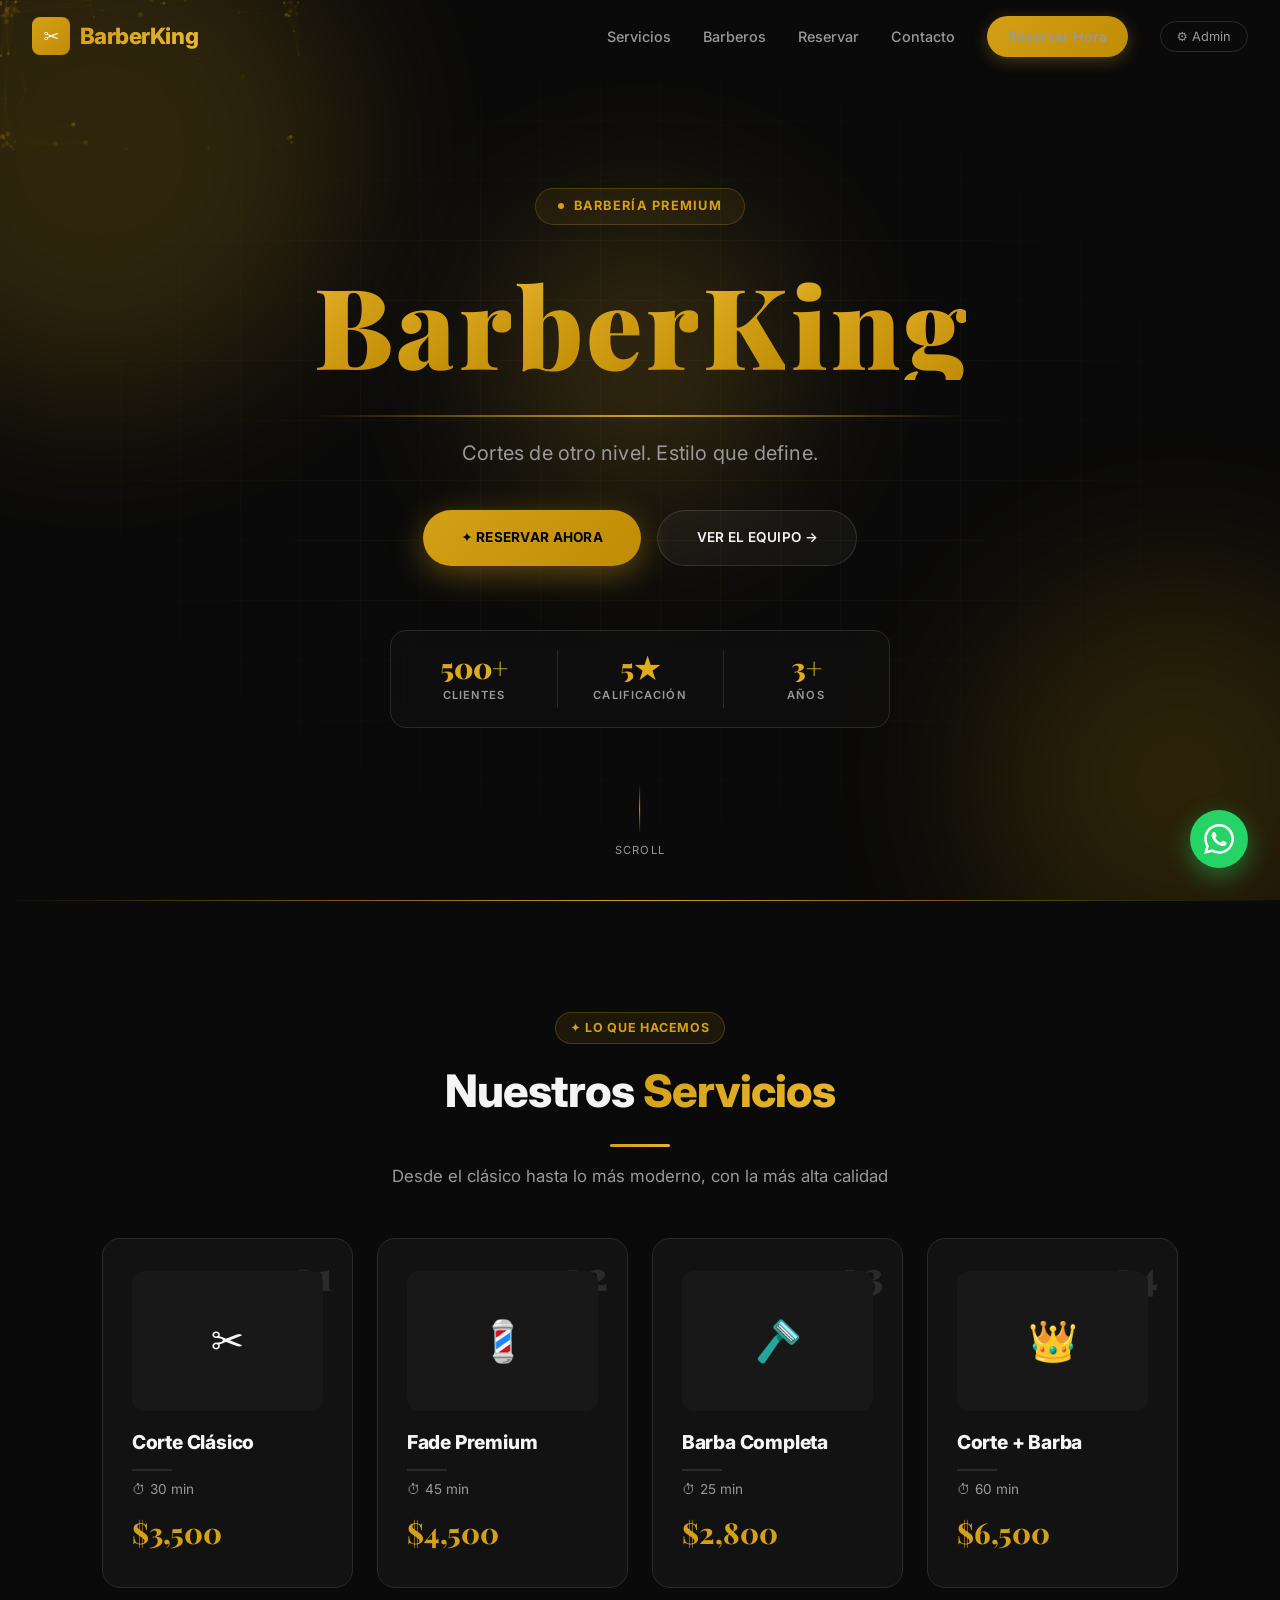
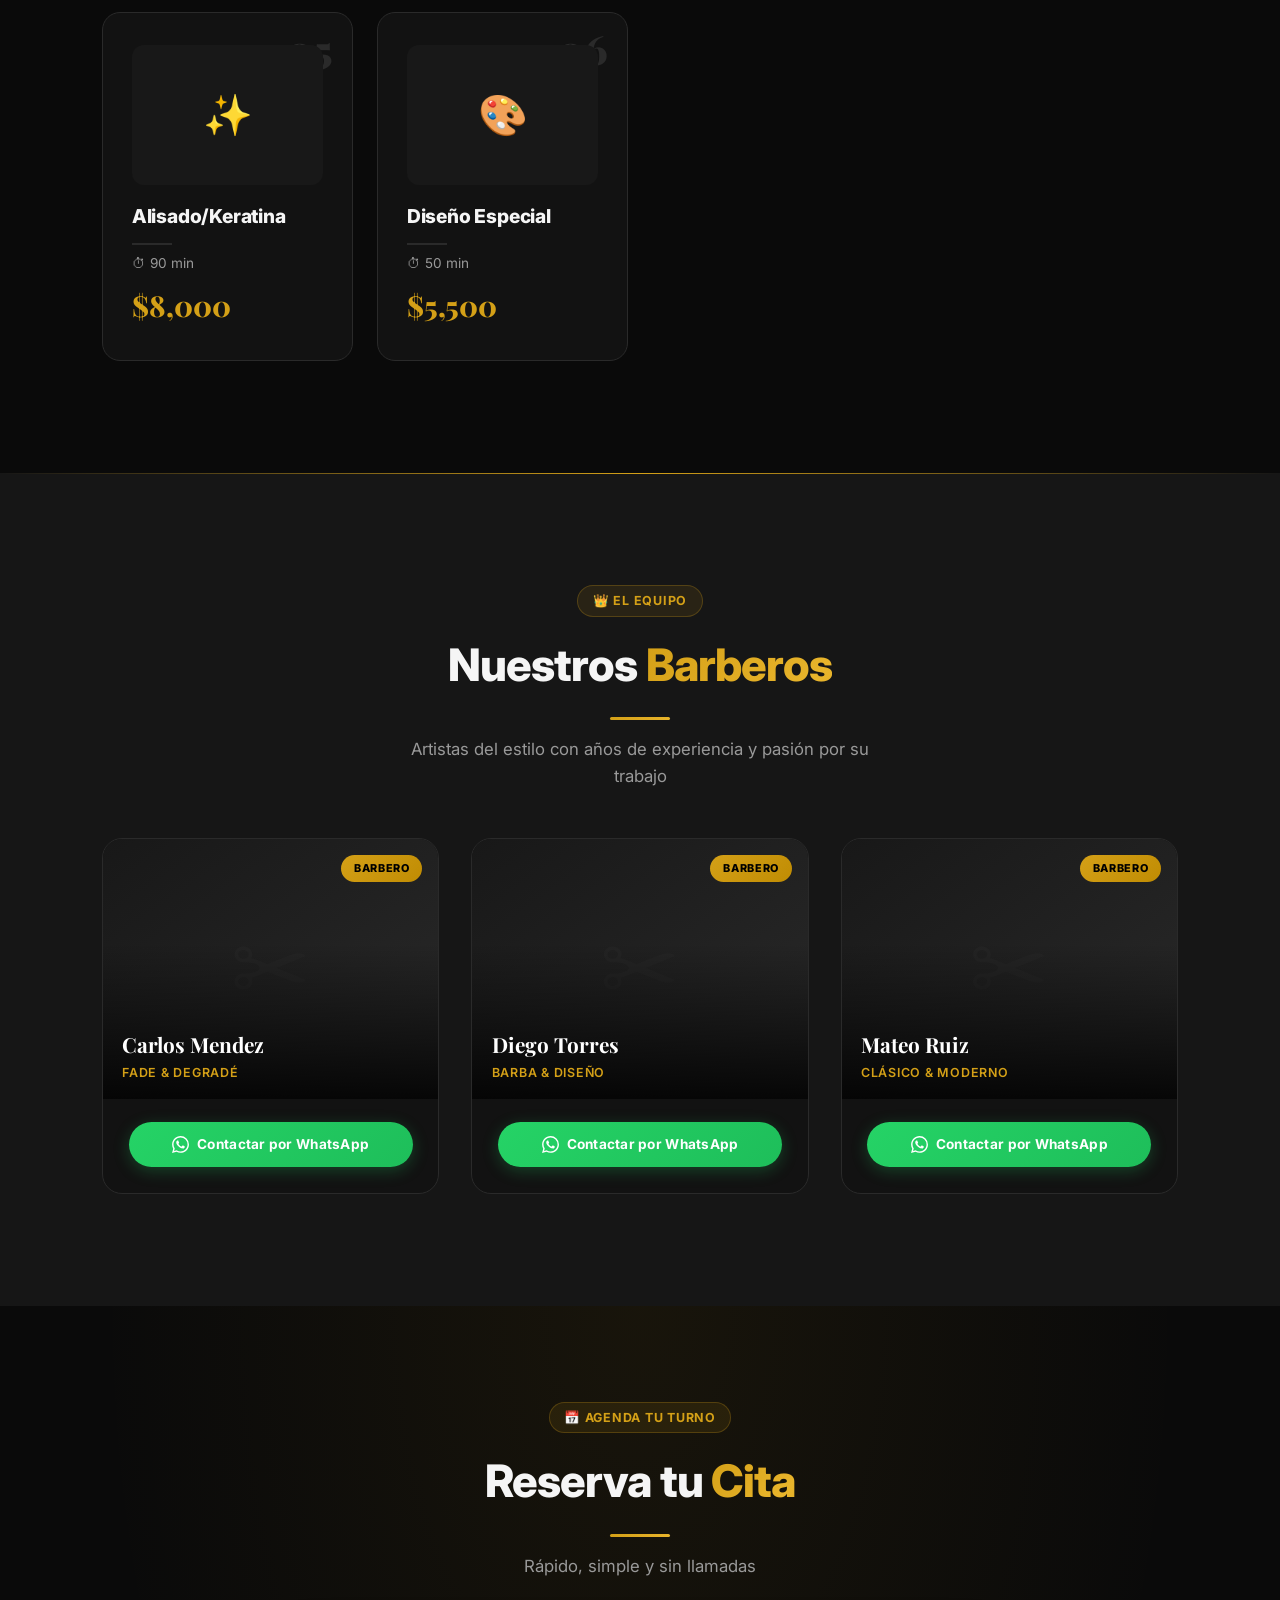
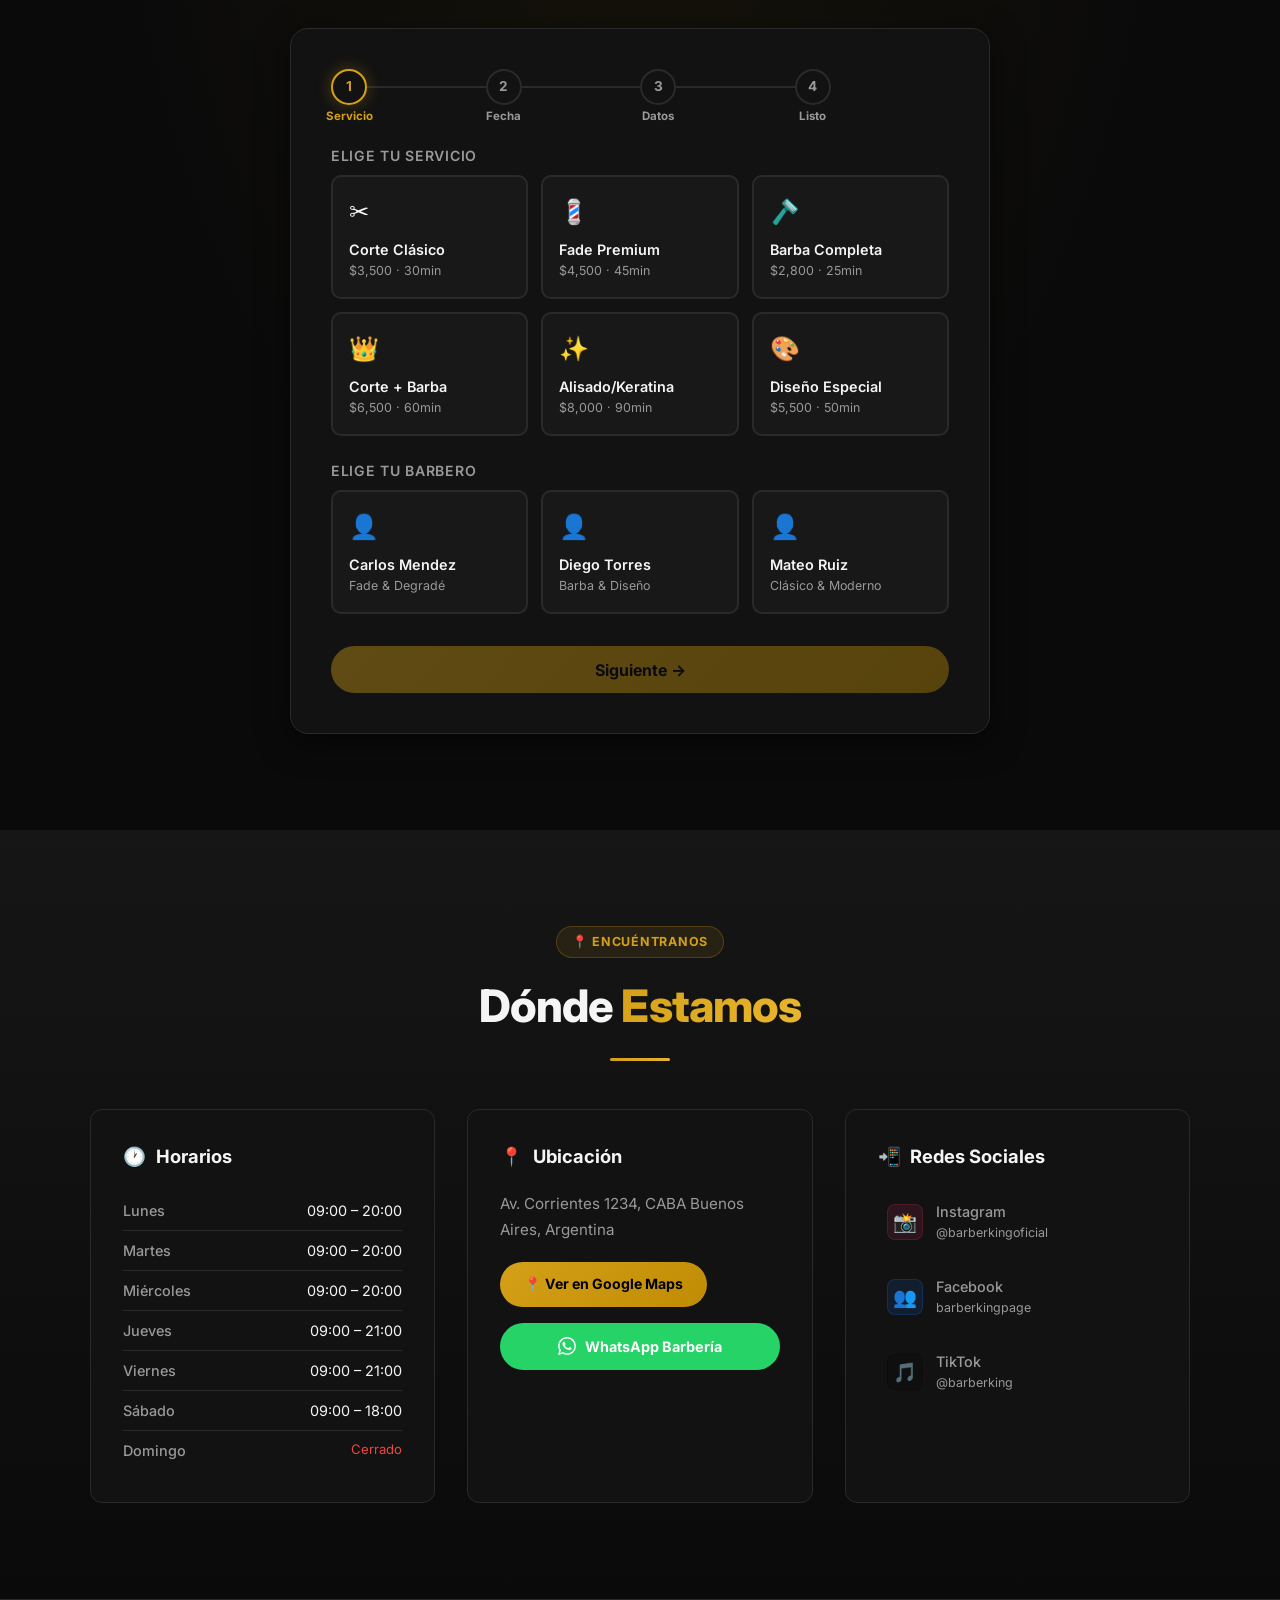
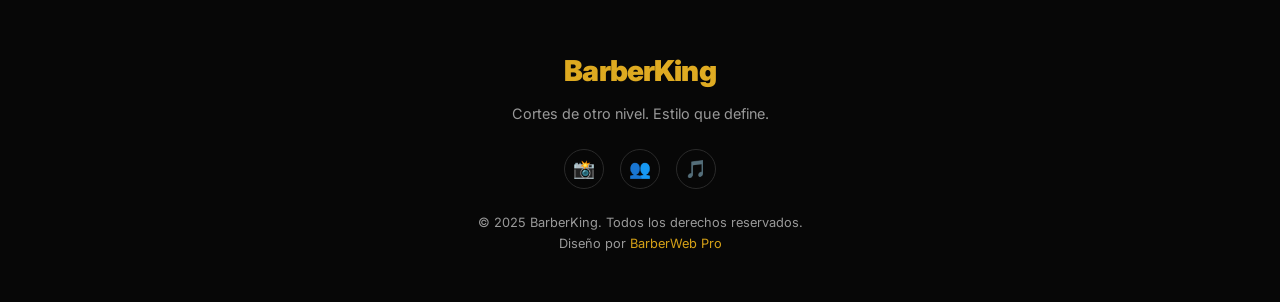
==== commit b78b0f92: "Mejoras visuales, fotos y optimización móvil" ====
--- a/index.html
+++ b/index.html
@@ -339,9 +339,18 @@
                                 <label class="admin-form-label">WhatsApp</label>
                                 <input type="text" id="bf-wa" class="admin-form-control">
                             </div>
-                            <div class="admin-form-group">
-                                <label class="admin-form-label">Foto URL</label>
-                                <input type="text" id="bf-photo" class="admin-form-control">
+                            <div class="admin-form-group" style="grid-column: span 2">
+                                <label class="admin-form-label">Foto del Barbero</label>
+                                <div style="display:flex;gap:1rem;align-items:center">
+                                    <div id="bf-preview" style="width:80px;height:80px;border-radius:12px;background:var(--bg-card2);border:1px solid var(--border);overflow:hidden;display:flex;align-items:center;justify-content:center;flex-shrink:0">
+                                        <span style="font-size:2rem;opacity:0.2">👤</span>
+                                    </div>
+                                    <div style="flex:1">
+                                        <input type="text" id="bf-photo" class="admin-form-control" placeholder="URL de la foto o sube una..." style="margin-bottom:0.5rem">
+                                        <button class="btn-add" onclick="document.getElementById('bf-file').click()" style="padding:0.5rem;font-size:0.75rem;border-style:solid">+ Subir desde dispositivo</button>
+                                        <input type="file" id="bf-file" class="hidden" accept="image/*" onchange="handleImageUpload(this, 'bf-photo', 'bf-preview')">
+                                    </div>
+                                </div>
                             </div>
                         </div>
                         <input type="hidden" id="bf-id">
@@ -373,6 +382,19 @@
                                 <label class="admin-form-label">Duración (min)</label>
                                 <input type="number" id="sf-duration" class="admin-form-control">
                             </div>
+                            <div class="admin-form-group" style="grid-column: span 2">
+                                <label class="admin-form-label">Foto del Servicio (opcional)</label>
+                                <div style="display:flex;gap:1rem;align-items:center">
+                                    <div id="sf-preview" style="width:80px;height:80px;border-radius:12px;background:var(--bg-card2);border:1px solid var(--border);overflow:hidden;display:flex;align-items:center;justify-content:center;flex-shrink:0">
+                                        <span style="font-size:2rem;opacity:0.2">✂️</span>
+                                    </div>
+                                    <div style="flex:1">
+                                        <input type="text" id="sf-photo" class="admin-form-control" placeholder="URL de la foto o sube una..." style="margin-bottom:0.5rem">
+                                        <button class="btn-add" onclick="document.getElementById('sf-file').click()" style="padding:0.5rem;font-size:0.75rem;border-style:solid">+ Subir desde dispositivo</button>
+                                        <input type="file" id="sf-file" class="hidden" accept="image/*" onchange="handleImageUpload(this, 'sf-photo', 'sf-preview')">
+                                    </div>
+                                </div>
+                            </div>
                         </div>
                         <input type="hidden" id="sf-id">
                         <button class="admin-save-btn" onclick="saveService()">💾 Guardar</button>
--- a/css/main.css
+++ b/css/main.css
@@ -14,7 +14,9 @@
   --whatsapp: #25D366;
   --radius: 12px;
   --shadow: 0 8px 32px rgba(0,0,0,0.5);
-  --transition: all 0.35s cubic-bezier(0.4,0,0.2,1);
+  --shadow-hover: 0 20px 48px rgba(0,0,0,0.6);
+  --transition: all 0.4s cubic-bezier(0.23, 1, 0.32, 1);
+  --glow: 0 0 15px var(--primary);
 }
 
 /* ===== RESET ===== */
@@ -132,25 +134,28 @@
 #services{padding:7rem 0;background:var(--bg);position:relative}
 #services::before{content:'';position:absolute;top:0;left:0;right:0;height:1px;background:linear-gradient(90deg,transparent,var(--primary),transparent)}
 .services-grid{display:grid;grid-template-columns:repeat(auto-fit,minmax(250px,1fr));gap:1.5rem;max-width:1140px;margin:0 auto;padding:0 2rem}
-.service-card{background:var(--bg-card);border:1px solid var(--border);border-radius:18px;padding:2rem 1.8rem;position:relative;overflow:hidden;cursor:pointer;transition:all 0.4s cubic-bezier(0.23,1,0.32,1);group:true}
-.service-card::after{content:'';position:absolute;inset:-1px;border-radius:19px;background:linear-gradient(135deg,var(--primary),transparent,var(--primary-dark));opacity:0;transition:opacity 0.4s ease;z-index:-1}
-.service-card:hover::after{opacity:0.4}
-.service-card:hover{transform:translateY(-8px) scale(1.01);box-shadow:0 24px 60px rgba(0,0,0,0.5),0 0 0 1px rgba(212,160,23,0.15)}
-.service-card-num{position:absolute;top:1.2rem;right:1.4rem;font-family:'Playfair Display',serif;font-size:3rem;font-weight:900;color:var(--border);line-height:1;transition:color 0.3s}
-.service-card:hover .service-card-num{color:rgba(212,160,23,0.15)}
-.service-icon{font-size:2.2rem;margin-bottom:1.2rem;display:block}
-.service-name{font-size:1.1rem;font-weight:700;margin-bottom:0.35rem;letter-spacing:-0.01em}
-.service-duration{font-size:0.8rem;color:var(--text-muted);margin-bottom:1.2rem;display:flex;align-items:center;gap:0.3rem}
-.service-price{font-family:'Playfair Display',serif;font-size:1.6rem;font-weight:700;background:linear-gradient(135deg,var(--primary),var(--primary-light));-webkit-background-clip:text;-webkit-text-fill-color:transparent;background-clip:text}
-.service-divider{height:1px;background:var(--border);margin:1rem 0;transition:background 0.3s}
-.service-card:hover .service-divider{background:rgba(212,160,23,0.25)}
+.service-card{background:var(--bg-card);border:1px solid var(--border);border-radius:18px;padding:2rem 1.8rem;position:relative;overflow:hidden;cursor:pointer;transition:var(--transition);display:flex;flex-direction:column;gap:0.5rem}
+.service-card::after{content:'';position:absolute;inset:0;background:radial-gradient(circle at var(--x, 50%) var(--y, 50%), rgba(212,160,23,0.1) 0%, transparent 70%);opacity:0;transition:opacity 0.3s;z-index:0}
+.service-card:hover::after{opacity:1}
+.service-card:hover{transform:translateY(-10px) scale(1.02);box-shadow:var(--shadow-hover);border-color:rgba(212,160,23,0.3)}
+.service-card-num{position:absolute;top:1rem;right:1.2rem;font-family:'Playfair Display',serif;font-size:2.5rem;font-weight:900;color:var(--border);line-height:1;transition:color 0.3s;z-index:1}
+.service-card:hover .service-card-num{color:rgba(212,160,23,0.1)}
+.service-card-img{width:100%;height:140px;margin-bottom:1rem;border-radius:12px;overflow:hidden;position:relative;z-index:1}
+.service-card-img img{width:100%;height:100%;object-fit:cover;transition:var(--transition)}
+.service-card:hover .service-card-img img{transform:scale(1.1)}
+.service-icon{font-size:2.5rem;margin-bottom:0.5rem;display:block;height:140px;display:flex;align-items:center;justify-content:center;background:var(--bg-card2);border-radius:12px;position:relative;z-index:1}
+.service-name{font-size:1.2rem;font-weight:800;margin-bottom:0.2rem;letter-spacing:-0.01em;position:relative;z-index:1}
+.service-duration{font-size:0.85rem;color:var(--text-muted);display:flex;align-items:center;gap:0.4rem;position:relative;z-index:1}
+.service-price{font-family:'Playfair Display',serif;font-size:1.8rem;font-weight:800;color:var(--primary);margin-top:auto;position:relative;z-index:1}
+.service-divider{width:40px;height:2px;background:var(--border);transition:width 0.4s;position:relative;z-index:1}
+.service-card:hover .service-divider{width:100%;background:var(--primary)}
 
 /* ===== PROFESSIONALS ===== */
 #barbers{padding:7rem 0;background:var(--secondary-light);position:relative}
 #barbers::before{content:'';position:absolute;top:0;left:0;right:0;height:1px;background:linear-gradient(90deg,transparent,var(--primary),transparent)}
 .barbers-grid{display:grid;grid-template-columns:repeat(auto-fit,minmax(260px,1fr));gap:2rem;max-width:1140px;margin:0 auto;padding:0 2rem}
-.barber-card{background:var(--bg-card);border:1px solid var(--border);border-radius:20px;overflow:hidden;transition:all 0.4s cubic-bezier(0.23,1,0.32,1);position:relative}
-.barber-card:hover{border-color:rgba(212,160,23,0.35);transform:translateY(-8px);box-shadow:0 28px 60px rgba(0,0,0,0.5)}
+.barber-card{background:var(--bg-card);border:1px solid var(--border);border-radius:20px;overflow:hidden;transition:var(--transition);position:relative}
+.barber-card:hover{border-color:var(--primary);transform:translateY(-12px) rotate(1deg);box-shadow:var(--shadow-hover)}
 .barber-photo{height:260px;background:linear-gradient(145deg,var(--bg-card2),var(--border));display:flex;align-items:center;justify-content:center;position:relative;overflow:hidden}
 .barber-photo-img{width:100%;height:100%;object-fit:cover;transition:transform 0.6s ease}
 .barber-card:hover .barber-photo-img{transform:scale(1.05)}
@@ -213,6 +218,15 @@
 .time-btn.selected{border-color:var(--primary);background:rgba(212,160,23,0.1);color:var(--primary);font-weight:700}
 .time-btn.booked{opacity:0.35;cursor:not-allowed;pointer-events:none;background:rgba(239,68,68,0.08);border-color:rgba(239,68,68,0.3);color:#ef4444;position:relative}
 .time-btn.booked::after{content:'✕';position:absolute;top:2px;right:4px;font-size:0.6rem;color:#ef4444}
+
+/* Touch friendly for mobile */
+@media(max-width:768px){
+    .date-btn, .time-btn { padding:1rem 0.5rem; font-size:1rem; }
+    .card-option { padding:1.2rem; }
+    .btn-step-next, .btn-step-prev { padding:1.2rem 2rem; font-size:1.1rem; }
+    .section-container { padding:0 1.2rem; }
+    .hero-stats { grid-template-columns: 1fr; border-radius:12px; }
+}
 /* Navigation buttons */
 .step-nav{display:flex;gap:1rem;margin-top:2rem}
 .btn-step-prev{flex:0 0 auto;background:var(--bg-card2);border:1px solid var(--border);color:var(--text);padding:0.8rem 1.5rem;border-radius:50px;font-weight:600;transition:var(--transition)}
